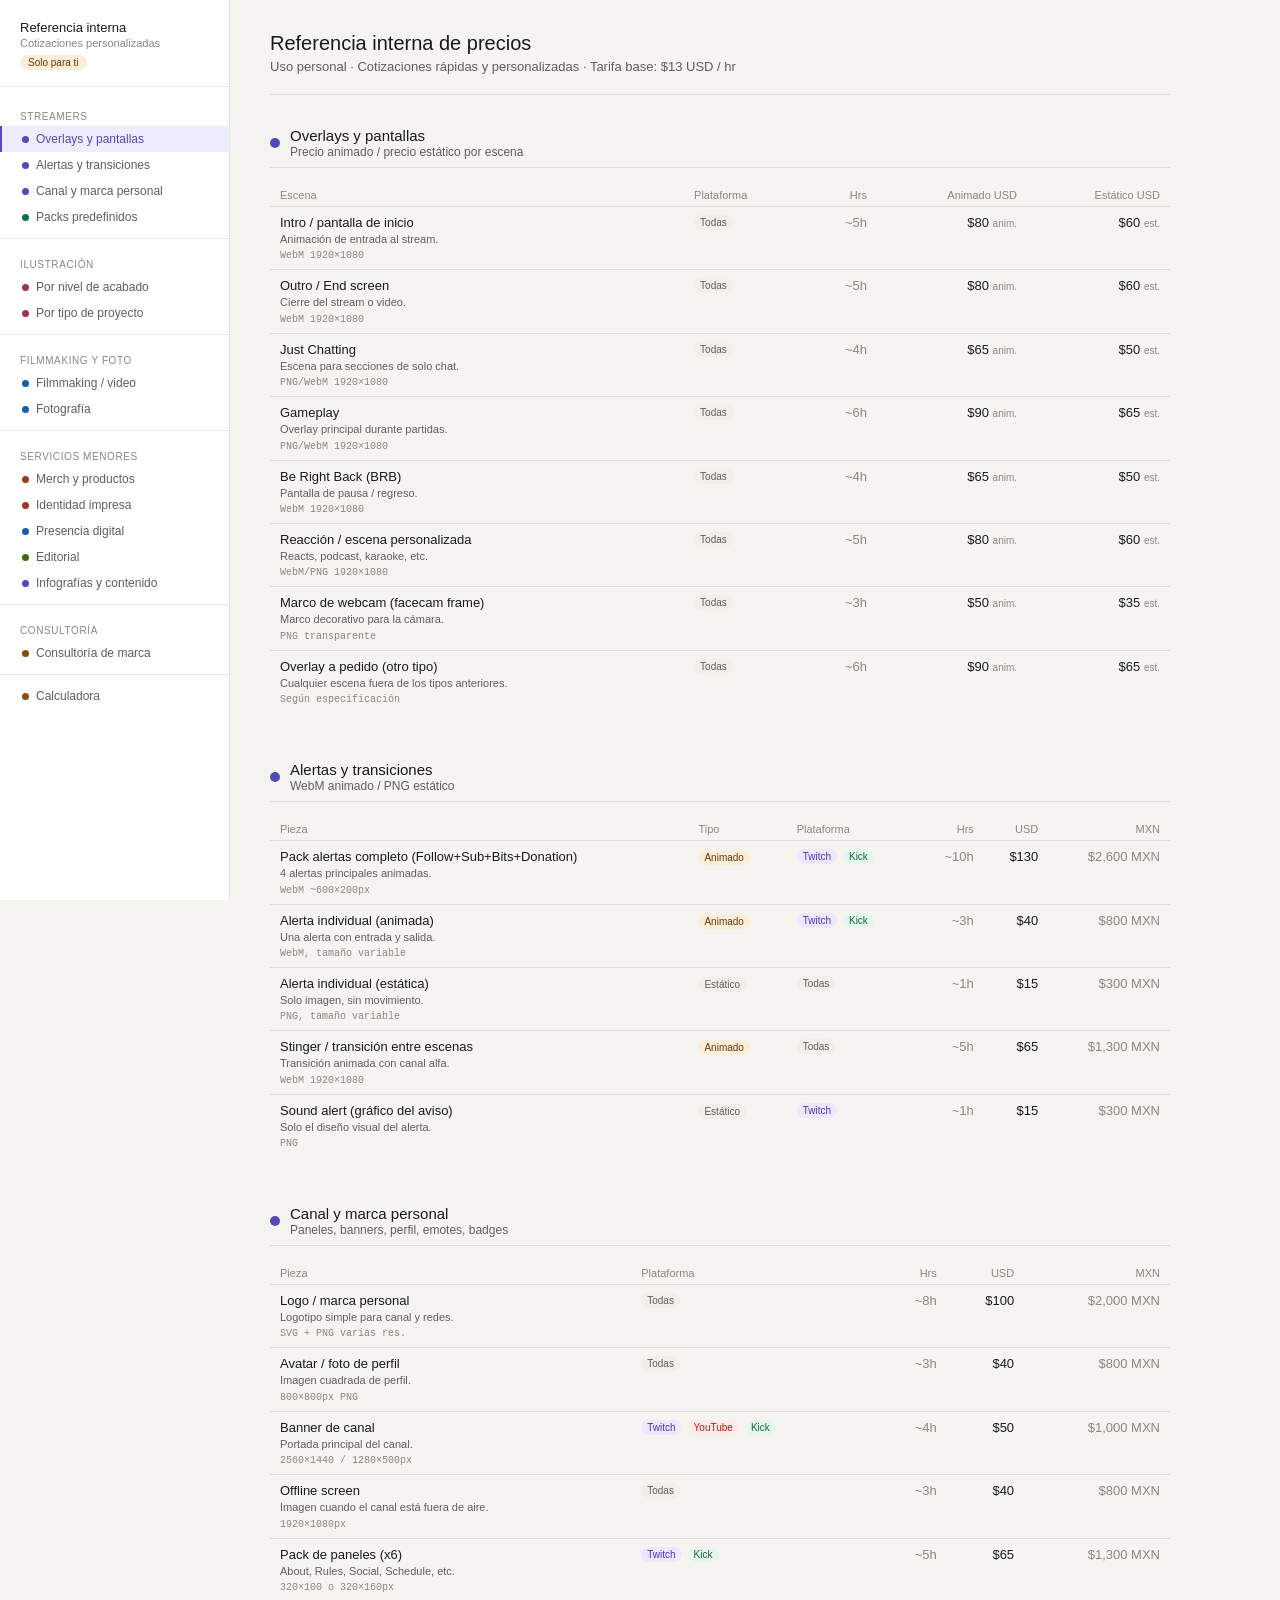
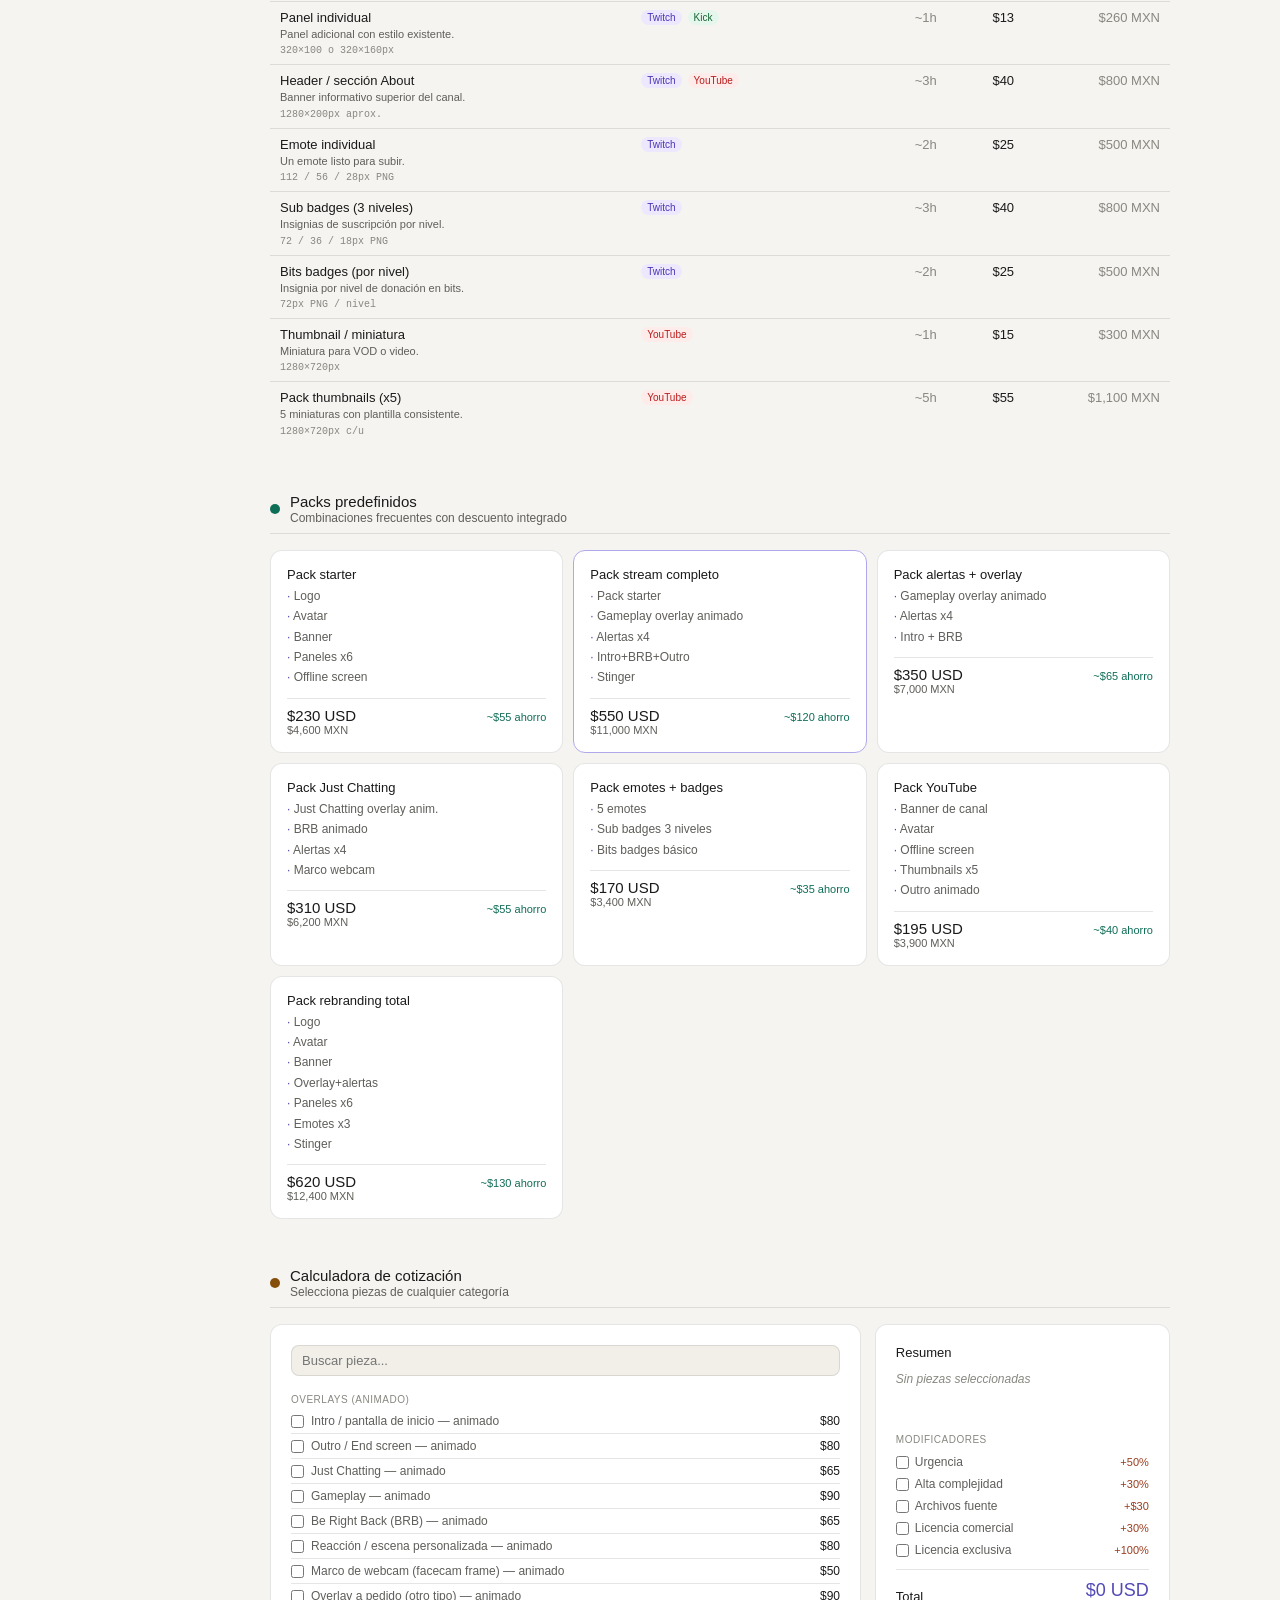
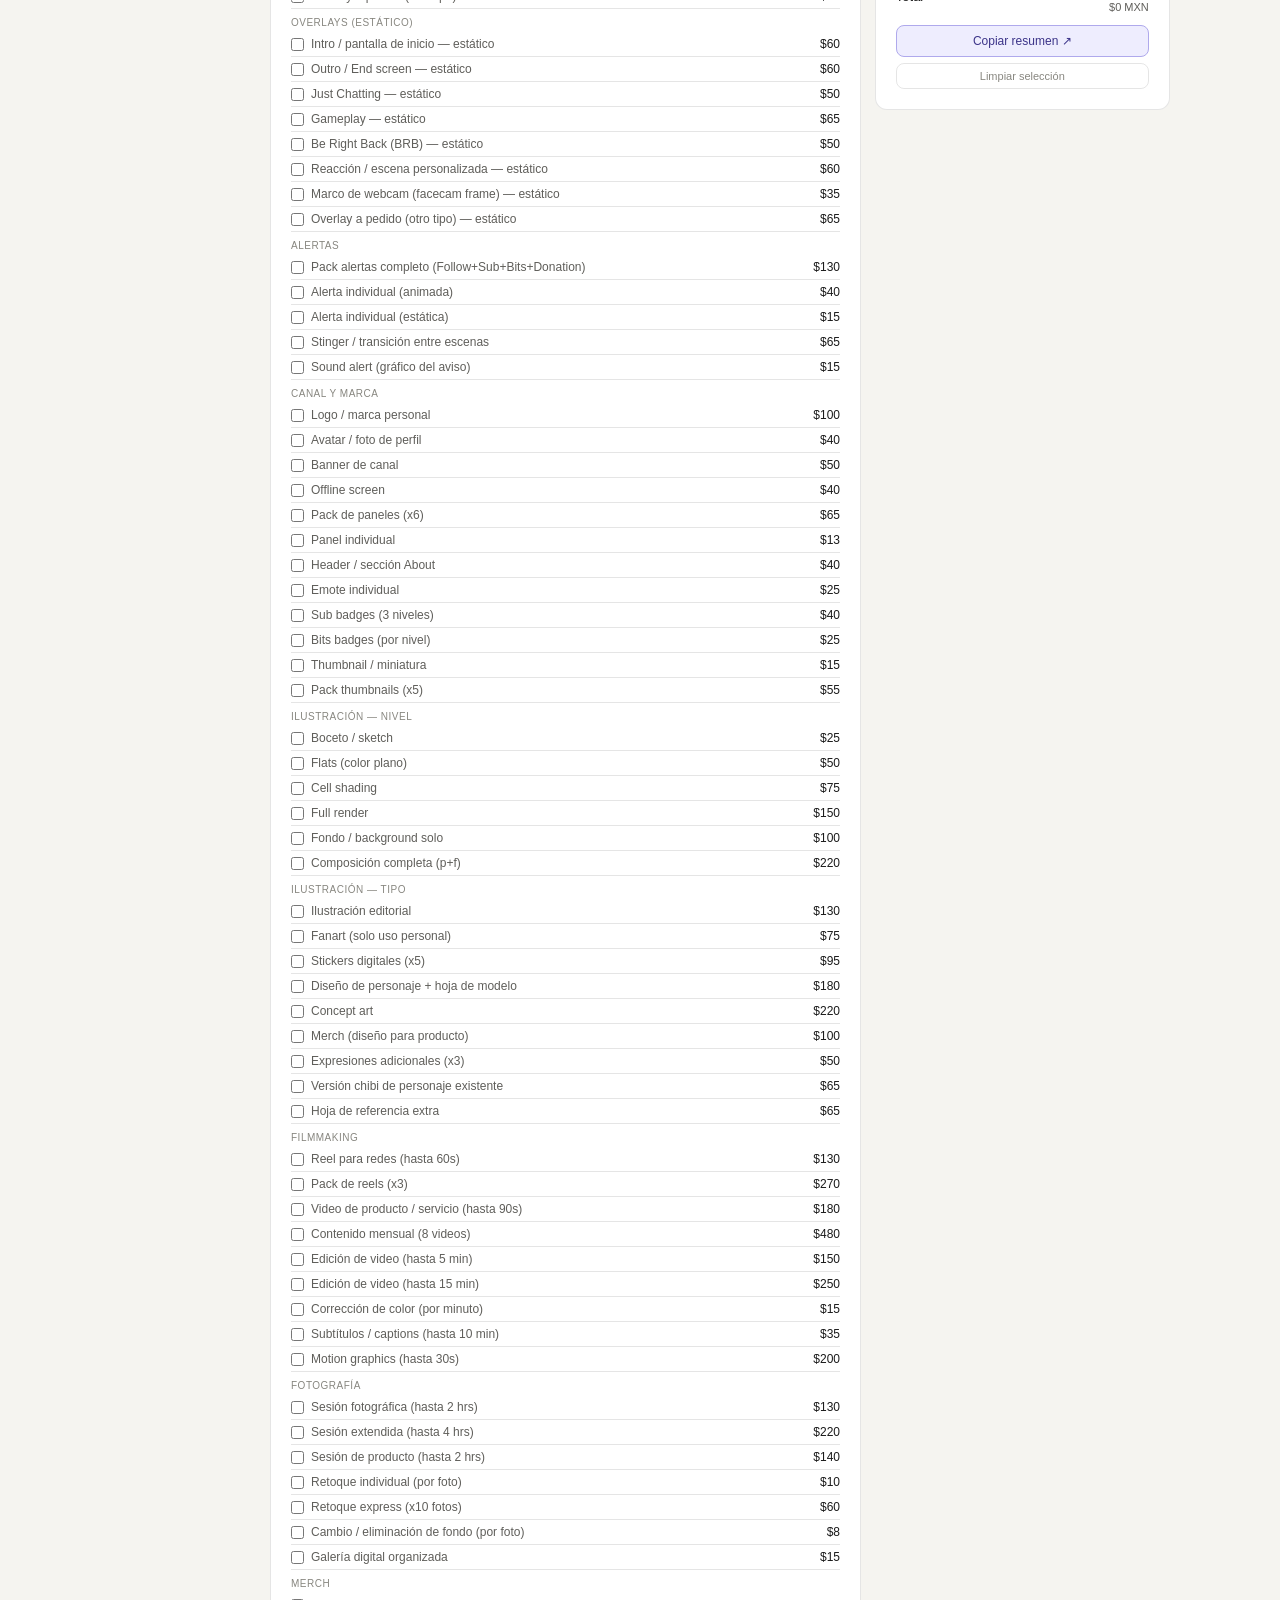
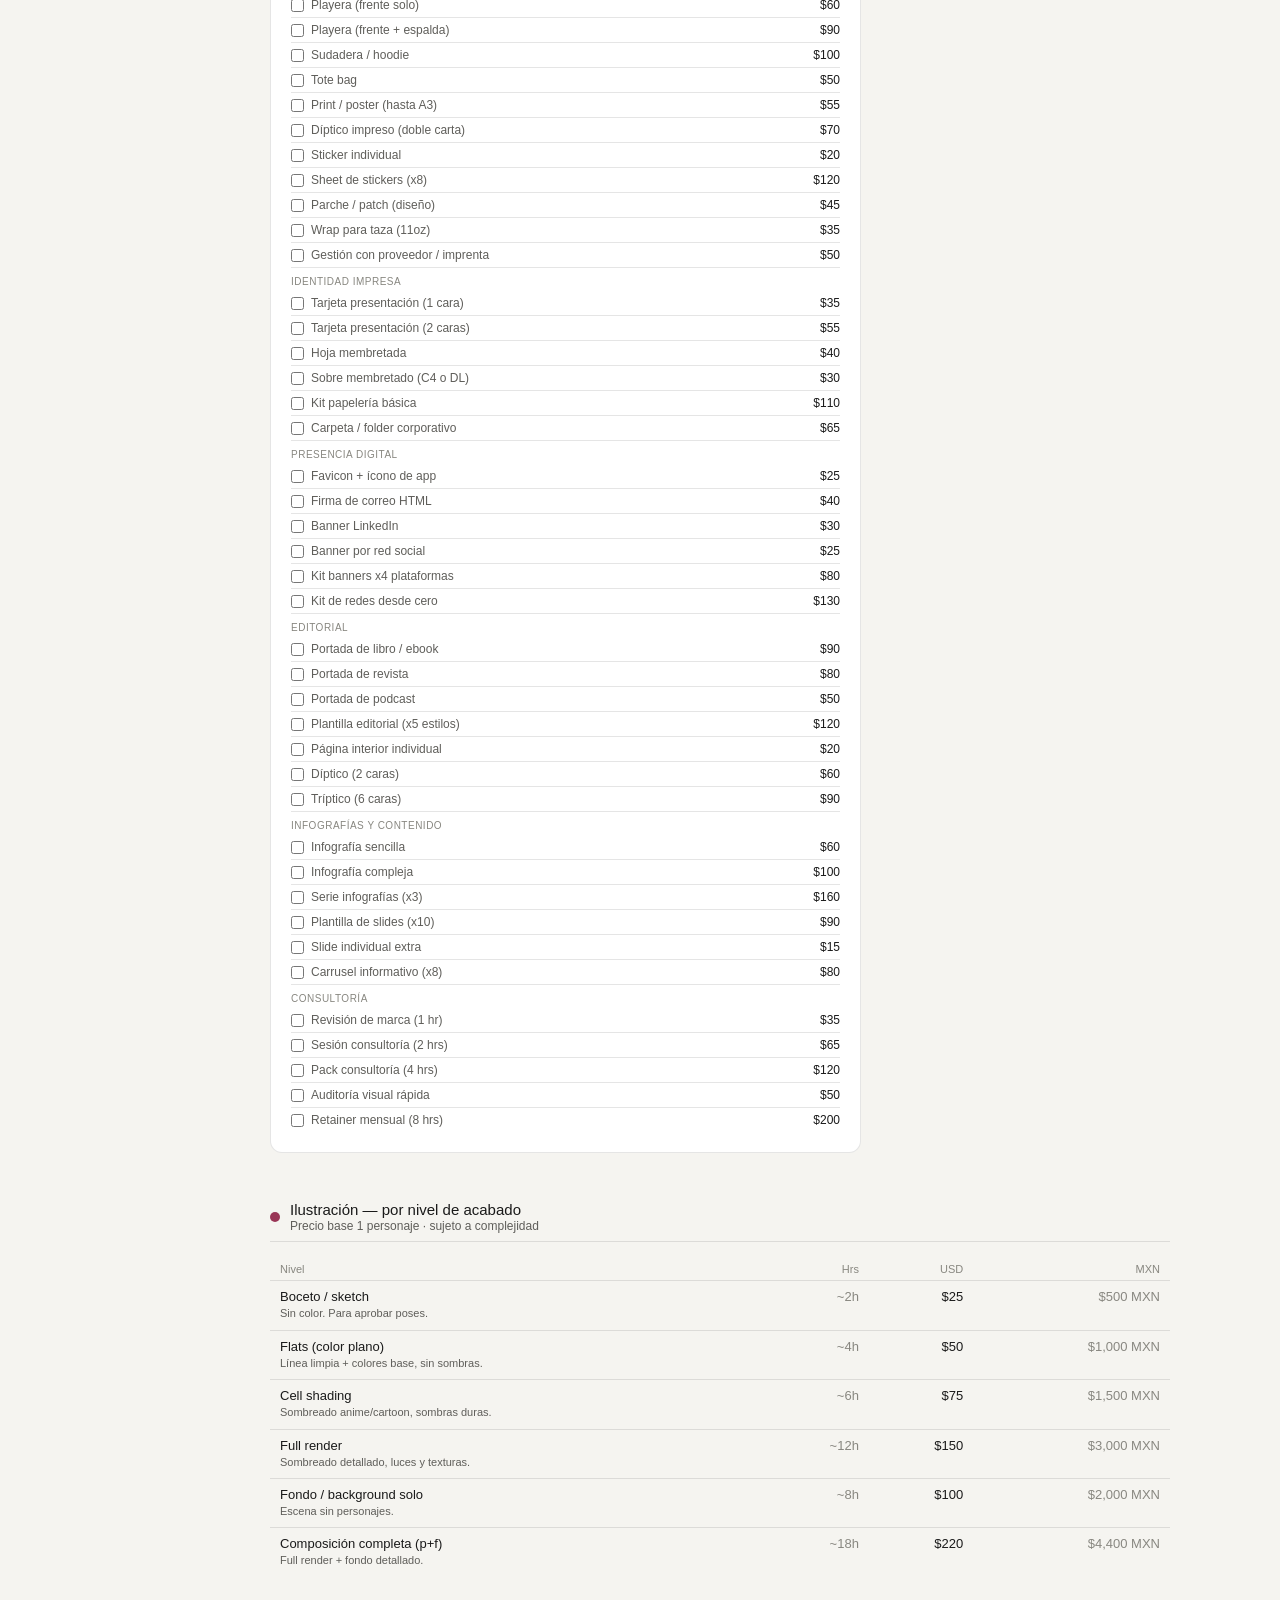
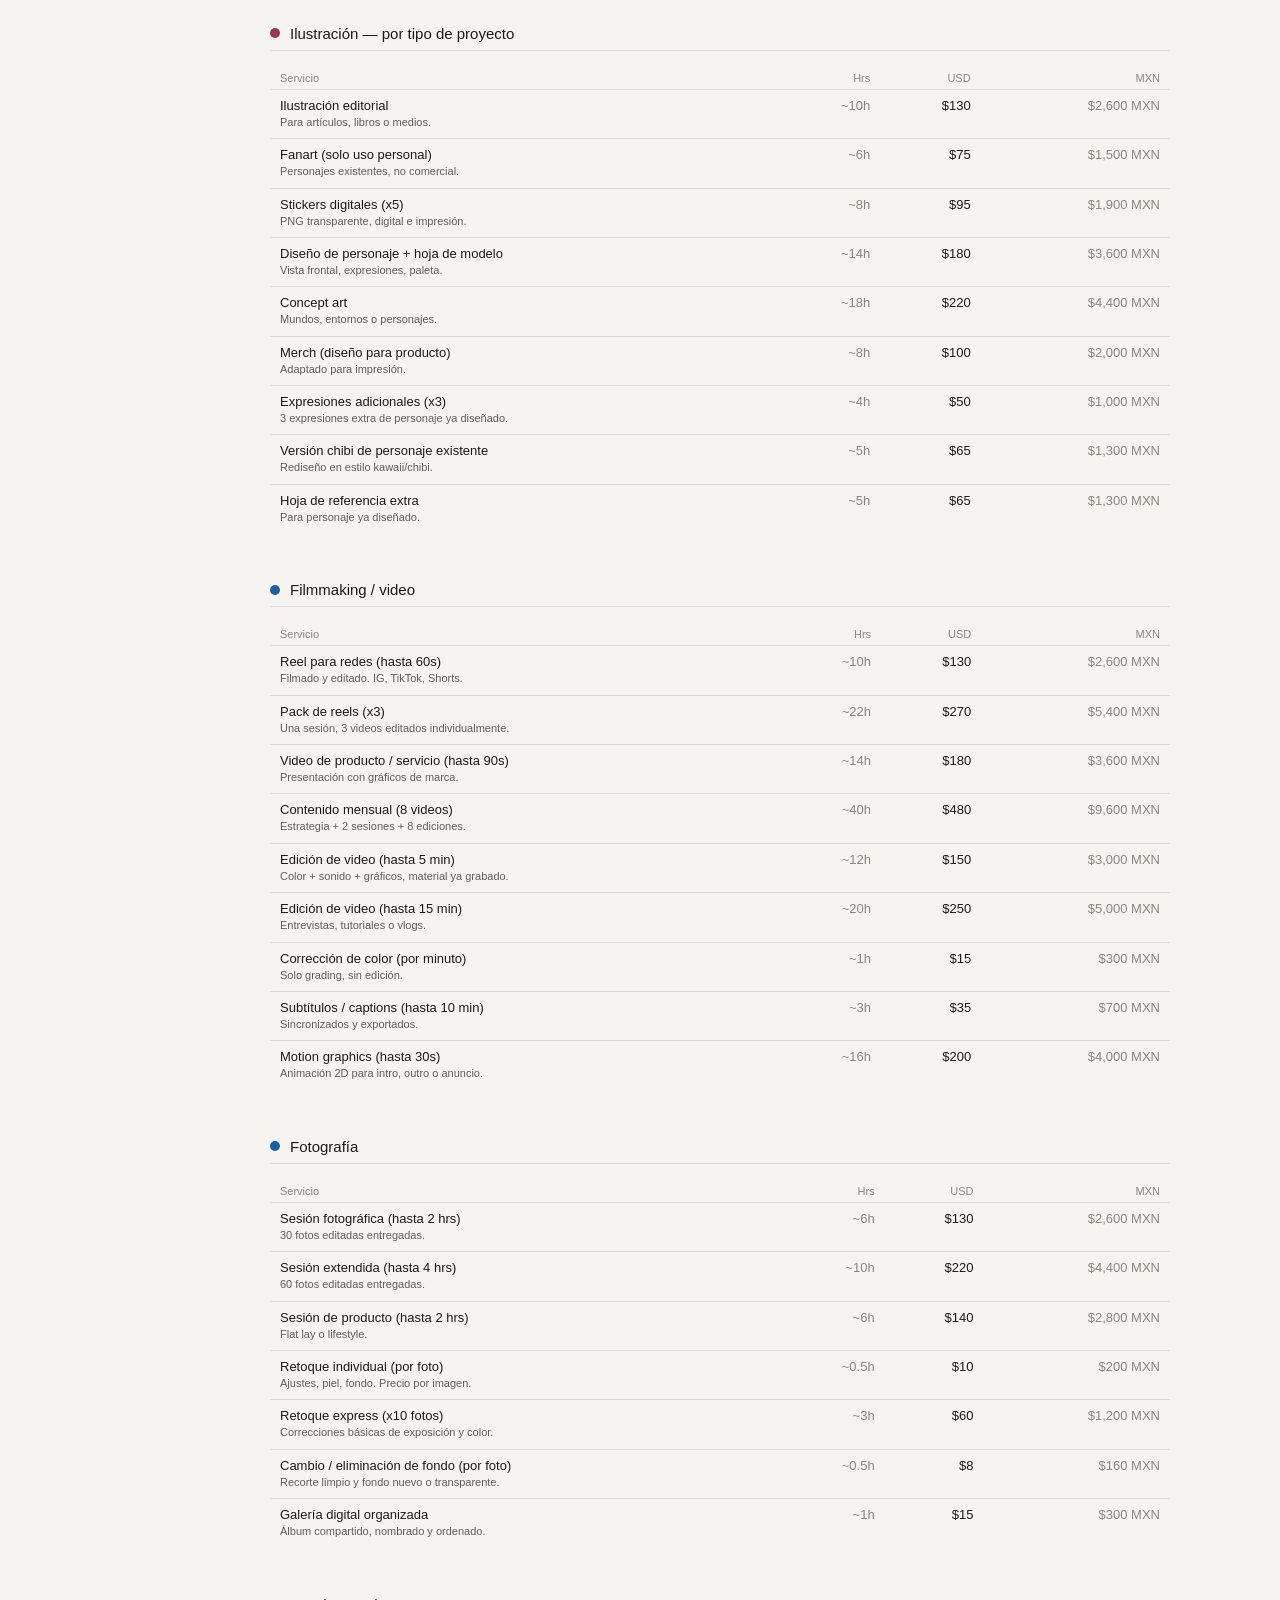
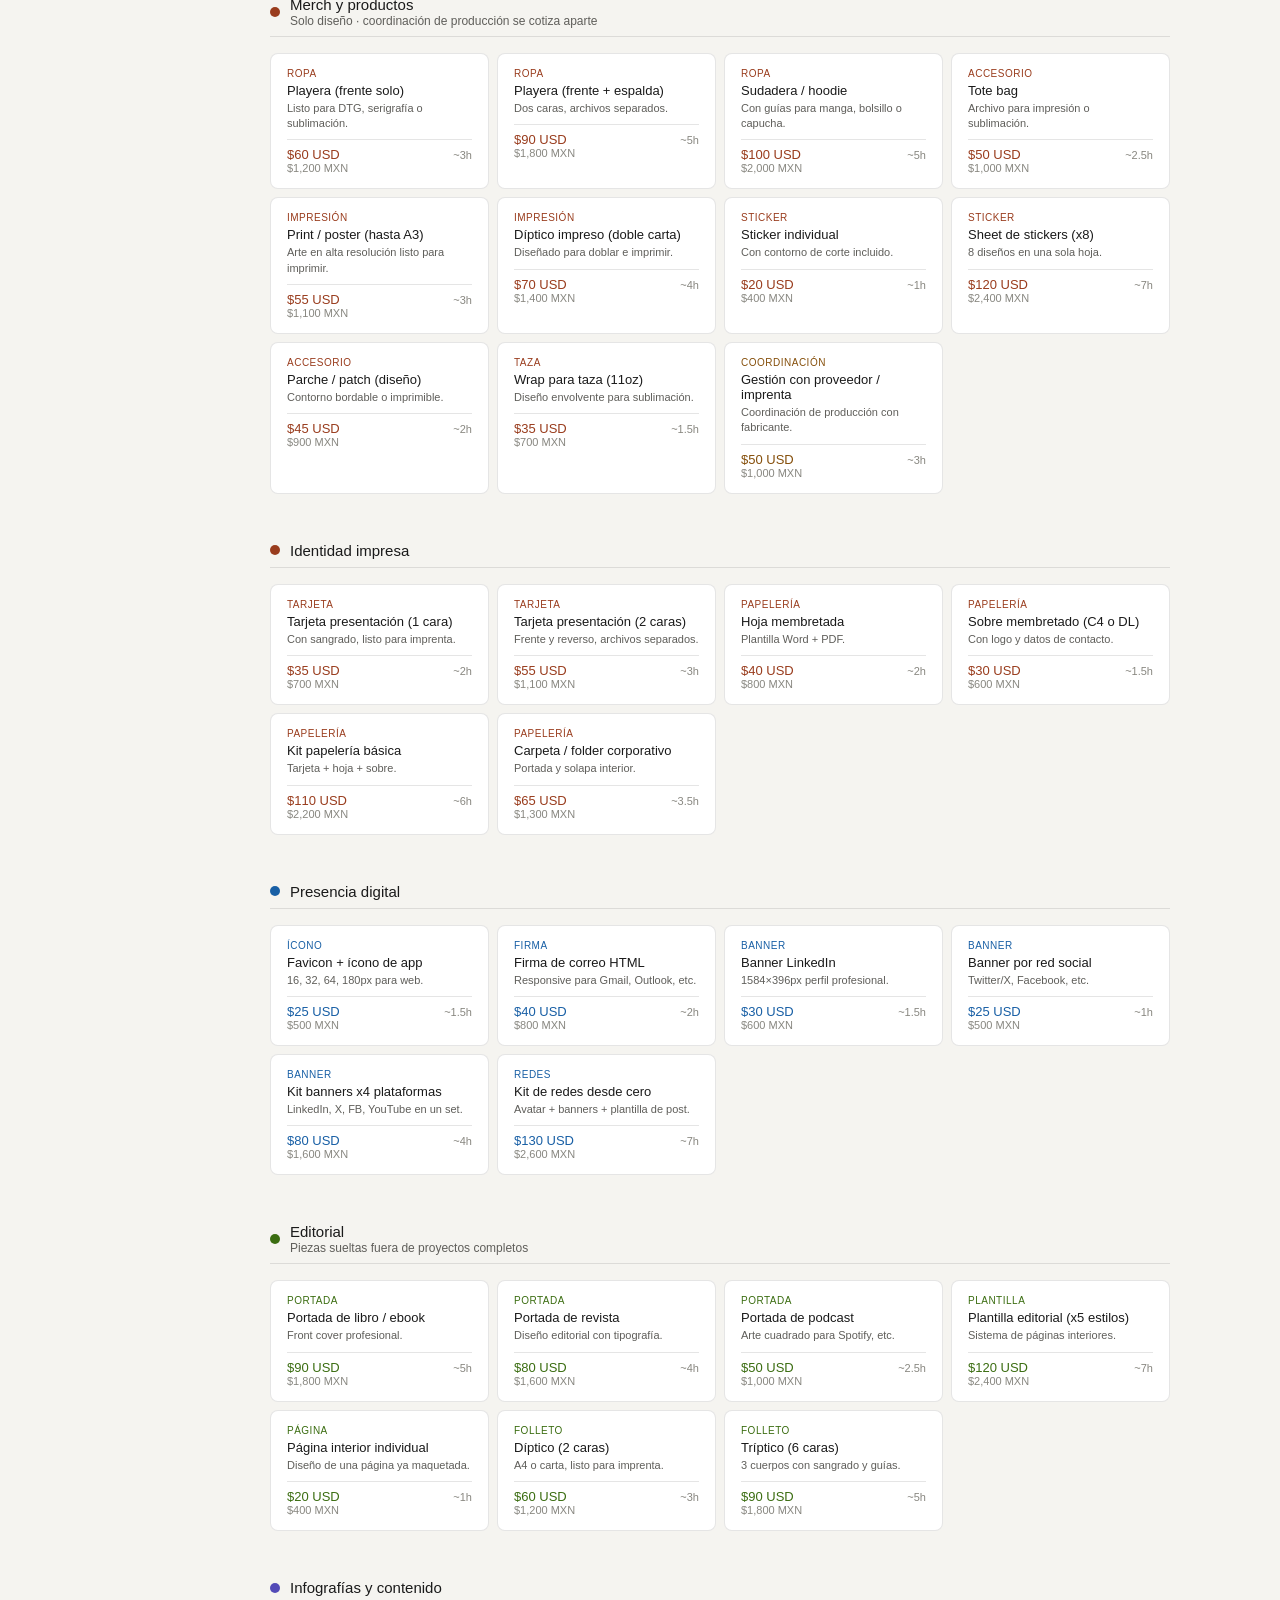
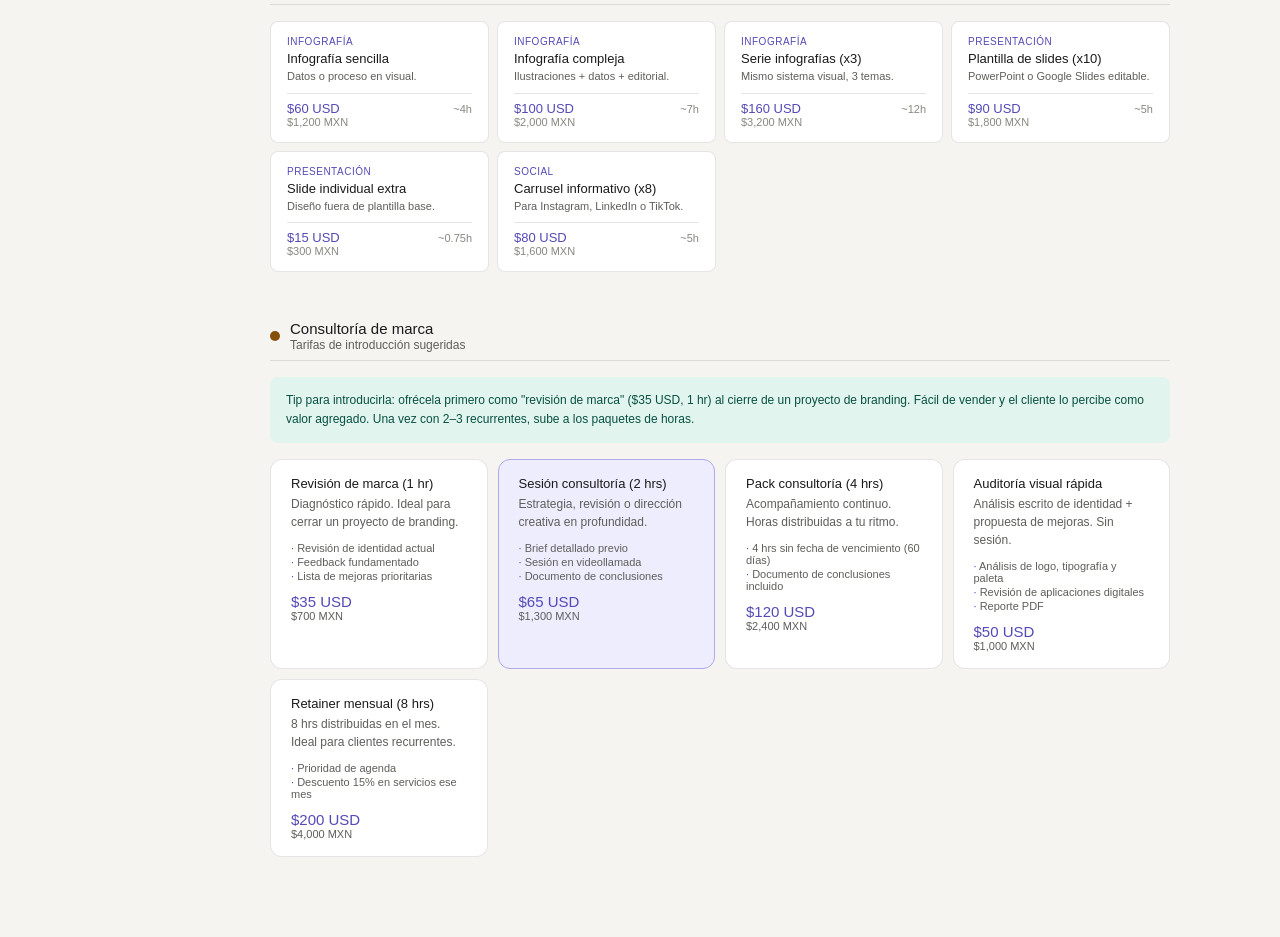
==== Referencia Interna de Precios.html @ ddeb5fc2 "init commit" ====
<!DOCTYPE html>
<html lang="es">
<head>
<meta charset="UTF-8">
<meta name="viewport" content="width=device-width, initial-scale=1.0">
<title>Referencia interna de precios</title>
<style>
:root {
  --purple-50:#EEEDFE;--purple-100:#CECBF6;--purple-200:#AFA9EC;--purple-600:#534AB7;--purple-800:#3C3489;
  --teal-50:#E1F5EE;--teal-200:#5DCAA5;--teal-600:#0F6E56;--teal-800:#085041;
  --coral-50:#FAECE7;--coral-200:#F0997B;--coral-600:#993C1D;--coral-800:#712B13;
  --amber-50:#FAEEDA;--amber-200:#FAC775;--amber-600:#854F0B;--amber-800:#633806;
  --blue-50:#E6F1FB;--blue-200:#85B7EB;--blue-600:#185FA5;--blue-800:#0C447C;
  --green-50:#EAF3DE;--green-200:#97C459;--green-600:#3B6D11;--green-800:#27500A;
  --gray-50:#F1EFE8;--gray-100:#D3D1C7;--gray-200:#B4B2A9;--gray-600:#5F5E5A;--gray-800:#444441;
  --text-primary:#1a1a1a;--text-secondary:#5F5E5A;--text-tertiary:#888780;
  --bg:#f5f4f0;--bg-card:#ffffff;--border:rgba(0,0,0,0.10);
  --radius-sm:6px;--radius-md:8px;--radius-lg:12px;
}
*{box-sizing:border-box;margin:0;padding:0;}
body{font-family:-apple-system,BlinkMacSystemFont,'Segoe UI',sans-serif;background:var(--bg);color:var(--text-primary);font-size:14px;}
.layout{display:grid;grid-template-columns:230px 1fr;min-height:100vh;}
.sidebar{background:var(--bg-card);border-right:0.5px solid var(--border);padding:1.25rem 0;position:sticky;top:0;height:100vh;overflow-y:auto;}
.sidebar-brand{padding:0 1.25rem 1rem;border-bottom:0.5px solid var(--border);margin-bottom:0.75rem;}
.sidebar-brand-title{font-size:13px;font-weight:500;}
.sidebar-brand-sub{font-size:11px;color:var(--text-tertiary);margin-top:2px;}
.badge-internal{display:inline-block;background:var(--amber-50);color:var(--amber-800);font-size:10px;font-weight:500;padding:2px 8px;border-radius:999px;margin-top:6px;}
.nav-section{font-size:10px;color:var(--text-tertiary);padding:0.75rem 1.25rem 0.25rem;text-transform:uppercase;letter-spacing:0.06em;}
.nav-item{display:flex;align-items:center;gap:7px;padding:6px 1.25rem;font-size:12px;color:var(--text-secondary);cursor:pointer;border-left:2px solid transparent;transition:all 0.12s;}
.nav-item:hover{background:var(--gray-50);color:var(--text-primary);}
.nav-item.active{border-left-color:var(--purple-600);color:var(--purple-600);background:var(--purple-50);font-weight:500;}
.nav-dot{width:7px;height:7px;border-radius:50%;flex-shrink:0;}
.sidebar-divider{border:none;border-top:0.5px solid var(--border);margin:0.5rem 0;}
.main{padding:2rem 2.5rem;max-width:980px;}
.page-header{margin-bottom:2rem;padding-bottom:1.25rem;border-bottom:0.5px solid var(--border);}
.page-title{font-size:20px;font-weight:500;margin-bottom:4px;}
.page-sub{font-size:13px;color:var(--text-secondary);}
.section{margin-bottom:3rem;scroll-margin-top:1.5rem;}
.section-header{display:flex;align-items:center;gap:10px;margin-bottom:1rem;padding-bottom:8px;border-bottom:0.5px solid var(--border);}
.section-dot{width:10px;height:10px;border-radius:50%;flex-shrink:0;}
.section-title{font-size:15px;font-weight:500;}
.section-note{font-size:12px;color:var(--text-secondary);margin-top:1px;}
.price-table{width:100%;border-collapse:collapse;}
.price-table th{font-size:11px;font-weight:500;color:var(--text-tertiary);text-align:left;padding:5px 10px;border-bottom:0.5px solid var(--border);}
.price-table th.r{text-align:right;}
.price-table td{padding:8px 10px;border-bottom:0.5px solid var(--border);vertical-align:top;font-size:13px;}
.price-table tr:last-child td{border-bottom:none;}
.price-table tr:hover td{background:var(--gray-50);}
.item-name{font-weight:500;}
.item-desc{font-size:11px;color:var(--text-secondary);margin-top:2px;line-height:1.4;}
.item-spec{font-size:10px;color:var(--text-tertiary);margin-top:3px;font-family:monospace;}
.price-usd{font-weight:500;text-align:right;white-space:nowrap;}
.price-mxn{font-size:11px;color:var(--text-tertiary);text-align:right;white-space:nowrap;}
.hrs-cell{font-size:12px;color:var(--text-tertiary);text-align:right;white-space:nowrap;}
.tag{display:inline-block;font-size:10px;font-weight:500;padding:2px 6px;border-radius:999px;margin-right:3px;}
.tag-twitch{background:#EDE8FE;color:#4B35B8;}
.tag-youtube{background:#FDECEA;color:#B91C1C;}
.tag-kick{background:#E5F7EC;color:#166534;}
.tag-all{background:var(--gray-50);color:var(--gray-600);}
.tag-anim{background:var(--amber-50);color:var(--amber-800);}
.tag-static{background:var(--gray-50);color:var(--gray-600);}
.plat{display:flex;gap:3px;flex-wrap:wrap;}
.pack-grid{display:grid;grid-template-columns:repeat(auto-fill,minmax(225px,1fr));gap:10px;}
.pack-card{background:var(--bg-card);border:0.5px solid var(--border);border-radius:var(--radius-lg);padding:1rem;}
.pack-card.featured{border-color:var(--purple-200);border-width:1.5px;}
.pack-name{font-size:13px;font-weight:500;margin-bottom:4px;}
.pack-items{font-size:12px;color:var(--text-secondary);line-height:1.7;margin-bottom:10px;}
.pack-items span{display:block;}
.pack-items span::before{content:"· ";color:var(--purple-600);}
.pack-price{display:flex;justify-content:space-between;align-items:baseline;border-top:0.5px solid var(--border);padding-top:8px;}
.pack-usd{font-size:15px;font-weight:500;}
.pack-mxn{font-size:11px;color:var(--text-secondary);}
.pack-save{font-size:11px;color:var(--teal-600);font-weight:500;}
.calc-wrap{display:grid;grid-template-columns:1fr 295px;gap:14px;align-items:start;}
.calc-box{background:var(--bg-card);border:0.5px solid var(--border);border-radius:var(--radius-lg);padding:1.25rem;}
.calc-search{width:100%;padding:7px 10px;border:0.5px solid var(--border);border-radius:var(--radius-md);font-size:13px;font-family:inherit;margin-bottom:10px;background:var(--gray-50);}
.calc-search:focus{outline:none;border-color:var(--purple-200);}
.calc-group-title{font-size:10px;color:var(--text-tertiary);text-transform:uppercase;letter-spacing:0.05em;padding:8px 0 4px;font-weight:500;}
.calc-row{display:flex;justify-content:space-between;align-items:center;padding:5px 0;border-bottom:0.5px solid var(--border);font-size:12px;}
.calc-row:last-of-type{border-bottom:none;}
.calc-row label{color:var(--text-secondary);display:flex;align-items:center;gap:7px;cursor:pointer;flex:1;}
.calc-row label:hover{color:var(--text-primary);}
.calc-row input[type=checkbox]{width:13px;height:13px;cursor:pointer;accent-color:var(--purple-600);}
.calc-price-tag{font-weight:500;white-space:nowrap;margin-left:8px;}
.calc-summary{background:var(--bg-card);border:0.5px solid var(--border);border-radius:var(--radius-lg);padding:1.25rem;position:sticky;top:1.5rem;}
.calc-summary-title{font-size:13px;font-weight:500;margin-bottom:12px;}
.summary-items{min-height:50px;margin-bottom:12px;}
.summary-item{display:flex;justify-content:space-between;font-size:12px;padding:4px 0;border-bottom:0.5px solid var(--border);color:var(--text-secondary);}
.summary-item:last-child{border-bottom:none;}
.summary-empty{font-size:12px;color:var(--text-tertiary);font-style:italic;}
.mods-title{font-size:10px;color:var(--text-tertiary);text-transform:uppercase;letter-spacing:0.05em;margin:10px 0 6px;font-weight:500;}
.mod-row{display:flex;justify-content:space-between;align-items:center;font-size:12px;padding:4px 0;}
.mod-row label{display:flex;align-items:center;gap:6px;color:var(--text-secondary);cursor:pointer;}
.mod-val{color:var(--coral-600);font-weight:500;font-size:11px;}
.calc-total-row{display:flex;justify-content:space-between;align-items:center;padding:10px 0 0;margin-top:8px;border-top:1.5px solid var(--border);}
.calc-total-label{font-size:13px;font-weight:500;}
.calc-total-usd{font-size:18px;font-weight:500;color:var(--purple-600);}
.calc-total-mxn{font-size:11px;color:var(--text-secondary);text-align:right;}
.copy-btn{width:100%;margin-top:12px;background:var(--purple-50);color:var(--purple-800);border:0.5px solid var(--purple-200);border-radius:var(--radius-md);padding:8px;font-size:12px;font-weight:500;cursor:pointer;font-family:inherit;}
.copy-btn:hover{background:var(--purple-100);}
.clear-btn{width:100%;margin-top:6px;background:transparent;color:var(--text-tertiary);border:0.5px solid var(--border);border-radius:var(--radius-md);padding:6px;font-size:11px;cursor:pointer;font-family:inherit;}
.clear-btn:hover{color:var(--text-secondary);}
.copied{font-size:11px;color:var(--teal-600);text-align:center;margin-top:6px;display:none;}
.minor-grid{display:grid;grid-template-columns:repeat(auto-fill,minmax(188px,1fr));gap:8px;}
.minor-card{background:var(--bg-card);border:0.5px solid var(--border);border-radius:var(--radius-md);padding:0.875rem 1rem;}
.minor-cat{font-size:10px;font-weight:500;text-transform:uppercase;letter-spacing:0.05em;margin-bottom:4px;}
.minor-name{font-size:13px;font-weight:500;margin-bottom:3px;}
.minor-desc{font-size:11px;color:var(--text-secondary);margin-bottom:8px;line-height:1.4;}
.minor-footer{display:flex;justify-content:space-between;align-items:baseline;border-top:0.5px solid var(--border);padding-top:7px;}
.minor-price{font-size:13px;font-weight:500;}
.minor-meta{font-size:11px;color:var(--text-tertiary);}
.consult-grid{display:grid;grid-template-columns:repeat(auto-fill,minmax(215px,1fr));gap:10px;}
.consult-card{background:var(--bg-card);border:0.5px solid var(--border);border-radius:var(--radius-lg);padding:1rem 1.25rem;}
.consult-card.highlight{border-color:var(--purple-200);background:var(--purple-50);}
.consult-name{font-size:13px;font-weight:500;margin-bottom:4px;}
.consult-desc{font-size:12px;color:var(--text-secondary);margin-bottom:10px;line-height:1.5;}
.consult-includes{font-size:11px;color:var(--text-secondary);margin-bottom:10px;}
.consult-includes span{display:block;padding:1px 0;}
.consult-includes span::before{content:"· ";color:var(--purple-600);}
.consult-price{font-size:15px;font-weight:500;color:var(--purple-600);}
.consult-mxn{font-size:11px;color:var(--text-secondary);}
.tip-box{background:var(--teal-50);border-radius:var(--radius-md);padding:0.875rem 1rem;font-size:12px;color:var(--teal-800);line-height:1.6;margin-bottom:1rem;}
</style>
</head>
<body>
<div class="layout">
<nav class="sidebar">
  <div class="sidebar-brand">
    <div class="sidebar-brand-title">Referencia interna</div>
    <div class="sidebar-brand-sub">Cotizaciones personalizadas</div>
    <div class="badge-internal">Solo para ti</div>
  </div>
  <div class="nav-section">Streamers</div>
  <a class="nav-item" onclick="goTo('overlays')"><span class="nav-dot" style="background:#534AB7"></span>Overlays y pantallas</a>
  <a class="nav-item" onclick="goTo('alertas')"><span class="nav-dot" style="background:#534AB7"></span>Alertas y transiciones</a>
  <a class="nav-item" onclick="goTo('canal')"><span class="nav-dot" style="background:#534AB7"></span>Canal y marca personal</a>
  <a class="nav-item" onclick="goTo('packs')"><span class="nav-dot" style="background:#0F6E56"></span>Packs predefinidos</a>
  
  <hr class="sidebar-divider">
  <div class="nav-section">Ilustración</div>
  <a class="nav-item" onclick="goTo('ilus-niveles')"><span class="nav-dot" style="background:#993556"></span>Por nivel de acabado</a>
  <a class="nav-item" onclick="goTo('ilus-tipos')"><span class="nav-dot" style="background:#993556"></span>Por tipo de proyecto</a>
  <hr class="sidebar-divider">
  <div class="nav-section">Filmmaking y foto</div>
  <a class="nav-item" onclick="goTo('film')"><span class="nav-dot" style="background:#185FA5"></span>Filmmaking / video</a>
  <a class="nav-item" onclick="goTo('foto')"><span class="nav-dot" style="background:#185FA5"></span>Fotografía</a>
  <hr class="sidebar-divider">
  <div class="nav-section">Servicios menores</div>
  <a class="nav-item" onclick="goTo('merch')"><span class="nav-dot" style="background:#993C1D"></span>Merch y productos</a>
  <a class="nav-item" onclick="goTo('identidad')"><span class="nav-dot" style="background:#993C1D"></span>Identidad impresa</a>
  <a class="nav-item" onclick="goTo('digital')"><span class="nav-dot" style="background:#185FA5"></span>Presencia digital</a>
  <a class="nav-item" onclick="goTo('editorial-minor')"><span class="nav-dot" style="background:#3B6D11"></span>Editorial</a>
  <a class="nav-item" onclick="goTo('contenido')"><span class="nav-dot" style="background:#534AB7"></span>Infografías y contenido</a>
  <hr class="sidebar-divider">
<div class="nav-section">Consultoría</div>
  <a class="nav-item" onclick="goTo('consultoria')"><span class="nav-dot" style="background:#854F0B"></span>Consultoría de marca</a>
  <hr class="sidebar-divider">
  <a class="nav-item" onclick="goTo('calc')"><span class="nav-dot" style="background:#854F0B"></span>Calculadora</a>
</nav>

<main class="main">
  <div class="page-header">
    <div class="page-title">Referencia interna de precios</div>
    <div class="page-sub">Uso personal · Cotizaciones rápidas y personalizadas · Tarifa base: $13 USD / hr</div>
  </div>

  <div class="section" id="overlays">
    <div class="section-header"><div class="section-dot" style="background:#534AB7"></div><div><div class="section-title">Overlays y pantallas</div><div class="section-note">Precio animado / precio estático por escena</div></div></div>
    <table class="price-table"><thead><tr><th>Escena</th><th>Plataforma</th><th class="r">Hrs</th><th class="r">Animado USD</th><th class="r">Estático USD</th></tr></thead><tbody id="overlays-tbody"></tbody></table>
  </div>

  <div class="section" id="alertas">
    <div class="section-header"><div class="section-dot" style="background:#534AB7"></div><div><div class="section-title">Alertas y transiciones</div><div class="section-note">WebM animado / PNG estático</div></div></div>
    <table class="price-table"><thead><tr><th>Pieza</th><th>Tipo</th><th>Plataforma</th><th class="r">Hrs</th><th class="r">USD</th><th class="r">MXN</th></tr></thead><tbody id="alertas-tbody"></tbody></table>
  </div>

  <div class="section" id="canal">
    <div class="section-header"><div class="section-dot" style="background:#534AB7"></div><div><div class="section-title">Canal y marca personal</div><div class="section-note">Paneles, banners, perfil, emotes, badges</div></div></div>
    <table class="price-table"><thead><tr><th>Pieza</th><th>Plataforma</th><th class="r">Hrs</th><th class="r">USD</th><th class="r">MXN</th></tr></thead><tbody id="canal-tbody"></tbody></table>
  </div>

  <div class="section" id="packs">
    <div class="section-header"><div class="section-dot" style="background:#0F6E56"></div><div><div class="section-title">Packs predefinidos</div><div class="section-note">Combinaciones frecuentes con descuento integrado</div></div></div>
    <div class="pack-grid" id="pack-grid"></div>
  </div>

  <div class="section" id="calc">
    <div class="section-header"><div class="section-dot" style="background:#854F0B"></div><div><div class="section-title">Calculadora de cotización</div><div class="section-note">Selecciona piezas de cualquier categoría</div></div></div>
    <div class="calc-wrap">
      <div class="calc-box">
        <input type="text" class="calc-search" placeholder="Buscar pieza..." oninput="filterCalc(this.value)" id="calc-search">
        <div id="calc-items"></div>
      </div>
      <div class="calc-summary">
        <div class="calc-summary-title">Resumen</div>
        <div class="summary-items" id="summary-items"><div class="summary-empty">Sin piezas seleccionadas</div></div>
        <div class="mods-title">Modificadores</div>
        <div class="mod-row"><label><input type="checkbox" id="mod-urgencia" onchange="recalc()"> Urgencia</label><span class="mod-val">+50%</span></div>
        <div class="mod-row"><label><input type="checkbox" id="mod-complejidad" onchange="recalc()"> Alta complejidad</label><span class="mod-val">+30%</span></div>
        <div class="mod-row"><label><input type="checkbox" id="mod-fuentes" onchange="recalc()"> Archivos fuente</label><span class="mod-val">+$30</span></div>
        <div class="mod-row"><label><input type="checkbox" id="mod-comercial" onchange="recalc()"> Licencia comercial</label><span class="mod-val">+30%</span></div>
        <div class="mod-row"><label><input type="checkbox" id="mod-exclusiva" onchange="recalc()"> Licencia exclusiva</label><span class="mod-val">+100%</span></div>
        <div class="calc-total-row">
          <span class="calc-total-label">Total</span>
          <div style="text-align:right"><div class="calc-total-usd" id="total-usd">$0 USD</div><div class="calc-total-mxn" id="total-mxn">$0 MXN</div></div>
        </div>
        <button class="copy-btn" onclick="copySummary()">Copiar resumen ↗</button>
        <button class="clear-btn" onclick="clearAll()">Limpiar selección</button>
        <div class="copied" id="copied-msg">¡Copiado!</div>
      </div>
    </div>
  </div>

  <div class="section" id="ilus-niveles">
    <div class="section-header"><div class="section-dot" style="background:#993556"></div><div><div class="section-title">Ilustración — por nivel de acabado</div><div class="section-note">Precio base 1 personaje · sujeto a complejidad</div></div></div>
    <table class="price-table"><thead><tr><th>Nivel</th><th class="r">Hrs</th><th class="r">USD</th><th class="r">MXN</th></tr></thead><tbody id="ilus-niveles-tbody"></tbody></table>
  </div>

  <div class="section" id="ilus-tipos">
    <div class="section-header"><div class="section-dot" style="background:#993556"></div><div><div class="section-title">Ilustración — por tipo de proyecto</div></div></div>
    <table class="price-table"><thead><tr><th>Servicio</th><th class="r">Hrs</th><th class="r">USD</th><th class="r">MXN</th></tr></thead><tbody id="ilus-tipos-tbody"></tbody></table>
  </div>

  <div class="section" id="film">
    <div class="section-header"><div class="section-dot" style="background:#185FA5"></div><div><div class="section-title">Filmmaking / video</div></div></div>
    <table class="price-table"><thead><tr><th>Servicio</th><th class="r">Hrs</th><th class="r">USD</th><th class="r">MXN</th></tr></thead><tbody id="film-tbody"></tbody></table>
  </div>

  <div class="section" id="foto">
    <div class="section-header"><div class="section-dot" style="background:#185FA5"></div><div><div class="section-title">Fotografía</div></div></div>
    <table class="price-table"><thead><tr><th>Servicio</th><th class="r">Hrs</th><th class="r">USD</th><th class="r">MXN</th></tr></thead><tbody id="foto-tbody"></tbody></table>
  </div>

  <div class="section" id="merch">
    <div class="section-header"><div class="section-dot" style="background:#993C1D"></div><div><div class="section-title">Merch y productos</div><div class="section-note">Solo diseño · coordinación de producción se cotiza aparte</div></div></div>
    <div class="minor-grid" id="merch-grid"></div>
  </div>

  <div class="section" id="identidad">
    <div class="section-header"><div class="section-dot" style="background:#993C1D"></div><div><div class="section-title">Identidad impresa</div></div></div>
    <div class="minor-grid" id="identidad-grid"></div>
  </div>

  <div class="section" id="digital">
    <div class="section-header"><div class="section-dot" style="background:#185FA5"></div><div><div class="section-title">Presencia digital</div></div></div>
    <div class="minor-grid" id="digital-grid"></div>
  </div>

  <div class="section" id="editorial-minor">
    <div class="section-header"><div class="section-dot" style="background:#3B6D11"></div><div><div class="section-title">Editorial</div><div class="section-note">Piezas sueltas fuera de proyectos completos</div></div></div>
    <div class="minor-grid" id="editorial-grid"></div>
  </div>

  <div class="section" id="contenido">
    <div class="section-header"><div class="section-dot" style="background:#534AB7"></div><div><div class="section-title">Infografías y contenido</div></div></div>
    <div class="minor-grid" id="contenido-grid"></div>
  </div>

  <div class="section" id="consultoria">
    <div class="section-header"><div class="section-dot" style="background:#854F0B"></div><div><div class="section-title">Consultoría de marca</div><div class="section-note">Tarifas de introducción sugeridas</div></div></div>
    <div class="tip-box">Tip para introducirla: ofrécela primero como "revisión de marca" ($35 USD, 1 hr) al cierre de un proyecto de branding. Fácil de vender y el cliente lo percibe como valor agregado. Una vez con 2–3 recurrentes, sube a los paquetes de horas.</div>
    <div class="consult-grid" id="consult-grid"></div>
  </div>
</main>
</div>

<script>
const TC=20;
const fu=n=>'$'+n.toLocaleString('en-US');
const fm=n=>'$'+(n*TC).toLocaleString('es-MX')+' MXN';
const PT={twitch:'<span class="tag tag-twitch">Twitch</span>',youtube:'<span class="tag tag-youtube">YouTube</span>',kick:'<span class="tag tag-kick">Kick</span>',all:'<span class="tag tag-all">Todas</span>'};
const TA={anim:'<span class="tag tag-anim">Animado</span>',stat:'<span class="tag tag-static">Estático</span>'};

const overlayData=[
  {id:'ov1',name:'Intro / pantalla de inicio',      desc:'Animación de entrada al stream.',                spec:'WebM 1920×1080', hrs:5, pa:80, ps:60},
  {id:'ov2',name:'Outro / End screen',              desc:'Cierre del stream o video.',                    spec:'WebM 1920×1080', hrs:5, pa:80, ps:60},
  {id:'ov3',name:'Just Chatting',                   desc:'Escena para secciones de solo chat.',           spec:'PNG/WebM 1920×1080', hrs:4, pa:65, ps:50},
  {id:'ov4',name:'Gameplay',                        desc:'Overlay principal durante partidas.',           spec:'PNG/WebM 1920×1080', hrs:6, pa:90, ps:65},
  {id:'ov5',name:'Be Right Back (BRB)',              desc:'Pantalla de pausa / regreso.',                  spec:'WebM 1920×1080', hrs:4, pa:65, ps:50},
  {id:'ov6',name:'Reacción / escena personalizada', desc:'Reacts, podcast, karaoke, etc.',               spec:'WebM/PNG 1920×1080', hrs:5, pa:80, ps:60},
  {id:'ov7',name:'Marco de webcam (facecam frame)', desc:'Marco decorativo para la cámara.',             spec:'PNG transparente', hrs:3, pa:50, ps:35},
  {id:'ov8',name:'Overlay a pedido (otro tipo)',    desc:'Cualquier escena fuera de los tipos anteriores.',spec:'Según especificación', hrs:6, pa:90, ps:65},
];

const alertasData=[
  {id:'al1',name:'Pack alertas completo (Follow+Sub+Bits+Donation)',desc:'4 alertas principales animadas.',spec:'WebM ~600×200px',hrs:10,price:130,tipo:'anim',plat:['twitch','kick']},
  {id:'al2',name:'Alerta individual (animada)',                     desc:'Una alerta con entrada y salida.',spec:'WebM, tamaño variable',hrs:3,price:40,tipo:'anim',plat:['twitch','kick']},
  {id:'al3',name:'Alerta individual (estática)',                    desc:'Solo imagen, sin movimiento.',   spec:'PNG, tamaño variable',hrs:1,price:15,tipo:'stat',plat:['all']},
  {id:'al4',name:'Stinger / transición entre escenas',             desc:'Transición animada con canal alfa.',spec:'WebM 1920×1080',hrs:5,price:65,tipo:'anim',plat:['all']},
  {id:'al5',name:'Sound alert (gráfico del aviso)',                desc:'Solo el diseño visual del alerta.',spec:'PNG',hrs:1,price:15,tipo:'stat',plat:['twitch']},
];

const canalData=[
  {id:'ca1',name:'Logo / marca personal',          desc:'Logotipo simple para canal y redes.',      spec:'SVG + PNG varias res.',   hrs:8, price:100,plat:['all']},
  {id:'ca2',name:'Avatar / foto de perfil',        desc:'Imagen cuadrada de perfil.',               spec:'800×800px PNG',           hrs:3, price:40, plat:['all']},
  {id:'ca3',name:'Banner de canal',                desc:'Portada principal del canal.',             spec:'2560×1440 / 1280×500px',  hrs:4, price:50, plat:['twitch','youtube','kick']},
  {id:'ca4',name:'Offline screen',                desc:'Imagen cuando el canal está fuera de aire.',spec:'1920×1080px',             hrs:3, price:40, plat:['all']},
  {id:'ca5',name:'Pack de paneles (x6)',           desc:'About, Rules, Social, Schedule, etc.',     spec:'320×100 o 320×160px',     hrs:5, price:65, plat:['twitch','kick']},
  {id:'ca6',name:'Panel individual',              desc:'Panel adicional con estilo existente.',     spec:'320×100 o 320×160px',     hrs:1, price:13, plat:['twitch','kick']},
  {id:'ca7',name:'Header / sección About',         desc:'Banner informativo superior del canal.',   spec:'1280×200px aprox.',       hrs:3, price:40, plat:['twitch','youtube']},
  {id:'ca8',name:'Emote individual',              desc:'Un emote listo para subir.',               spec:'112 / 56 / 28px PNG',     hrs:2, price:25, plat:['twitch']},
  {id:'ca9',name:'Sub badges (3 niveles)',         desc:'Insignias de suscripción por nivel.',      spec:'72 / 36 / 18px PNG',      hrs:3, price:40, plat:['twitch']},
  {id:'ca10',name:'Bits badges (por nivel)',       desc:'Insignia por nivel de donación en bits.',  spec:'72px PNG / nivel',        hrs:2, price:25, plat:['twitch']},
  {id:'ca11',name:'Thumbnail / miniatura',         desc:'Miniatura para VOD o video.',             spec:'1280×720px',              hrs:1, price:15, plat:['youtube']},
  {id:'ca12',name:'Pack thumbnails (x5)',          desc:'5 miniaturas con plantilla consistente.',  spec:'1280×720px c/u',          hrs:5, price:55, plat:['youtube']},
];

const packs=[
  {name:'Pack starter',         items:['Logo','Avatar','Banner','Paneles x6','Offline screen'],                              price:230,save:55,featured:false},
  {name:'Pack stream completo', items:['Pack starter','Gameplay overlay animado','Alertas x4','Intro+BRB+Outro','Stinger'], price:550,save:120,featured:true},
  {name:'Pack alertas + overlay',items:['Gameplay overlay animado','Alertas x4','Intro + BRB'],                             price:350,save:65,featured:false},
  {name:'Pack Just Chatting',   items:['Just Chatting overlay anim.','BRB animado','Alertas x4','Marco webcam'],            price:310,save:55,featured:false},
  {name:'Pack emotes + badges', items:['5 emotes','Sub badges 3 niveles','Bits badges básico'],                             price:170,save:35,featured:false},
  {name:'Pack YouTube',         items:['Banner de canal','Avatar','Offline screen','Thumbnails x5','Outro animado'],        price:195,save:40,featured:false},
  {name:'Pack rebranding total',items:['Logo','Avatar','Banner','Overlay+alertas','Paneles x6','Emotes x3','Stinger'],      price:620,save:130,featured:false},
];

const ilusNiveles=[
  {id:'il1',name:'Boceto / sketch',              desc:'Sin color. Para aprobar poses.',              hrs:2, price:25},
  {id:'il2',name:'Flats (color plano)',           desc:'Línea limpia + colores base, sin sombras.',  hrs:4, price:50},
  {id:'il3',name:'Cell shading',                  desc:'Sombreado anime/cartoon, sombras duras.',   hrs:6, price:75},
  {id:'il4',name:'Full render',                   desc:'Sombreado detallado, luces y texturas.',    hrs:12,price:150},
  {id:'il5',name:'Fondo / background solo',       desc:'Escena sin personajes.',                    hrs:8, price:100},
  {id:'il6',name:'Composición completa (p+f)',    desc:'Full render + fondo detallado.',            hrs:18,price:220},
];

const ilusTipos=[
  {id:'it1',name:'Ilustración editorial',                 desc:'Para artículos, libros o medios.',         hrs:10,price:130},
  {id:'it2',name:'Fanart (solo uso personal)',             desc:'Personajes existentes, no comercial.',    hrs:6, price:75},
  {id:'it3',name:'Stickers digitales (x5)',               desc:'PNG transparente, digital e impresión.',  hrs:8, price:95},
  {id:'it4',name:'Diseño de personaje + hoja de modelo',  desc:'Vista frontal, expresiones, paleta.',     hrs:14,price:180},
  {id:'it5',name:'Concept art',                           desc:'Mundos, entornos o personajes.',          hrs:18,price:220},
  {id:'it6',name:'Merch (diseño para producto)',           desc:'Adaptado para impresión.',               hrs:8, price:100},
  {id:'it7',name:'Expresiones adicionales (x3)',          desc:'3 expresiones extra de personaje ya diseñado.',hrs:4,price:50},
  {id:'it8',name:'Versión chibi de personaje existente',  desc:'Rediseño en estilo kawaii/chibi.',        hrs:5, price:65},
  {id:'it9',name:'Hoja de referencia extra',              desc:'Para personaje ya diseñado.',             hrs:5, price:65},
];

const filmData=[
  {id:'fi1',name:'Reel para redes (hasta 60s)',               desc:'Filmado y editado. IG, TikTok, Shorts.',       hrs:10,price:130},
  {id:'fi2',name:'Pack de reels (x3)',                        desc:'Una sesión, 3 videos editados individualmente.',hrs:22,price:270},
  {id:'fi3',name:'Video de producto / servicio (hasta 90s)',  desc:'Presentación con gráficos de marca.',          hrs:14,price:180},
  {id:'fi4',name:'Contenido mensual (8 videos)',              desc:'Estrategia + 2 sesiones + 8 ediciones.',       hrs:40,price:480},
  {id:'fi5',name:'Edición de video (hasta 5 min)',            desc:'Color + sonido + gráficos, material ya grabado.',hrs:12,price:150},
  {id:'fi6',name:'Edición de video (hasta 15 min)',           desc:'Entrevistas, tutoriales o vlogs.',             hrs:20,price:250},
  {id:'fi7',name:'Corrección de color (por minuto)',          desc:'Solo grading, sin edición.',                   hrs:1, price:15},
  {id:'fi8',name:'Subtítulos / captions (hasta 10 min)',      desc:'Sincronizados y exportados.',                  hrs:3, price:35},
  {id:'fi9',name:'Motion graphics (hasta 30s)',               desc:'Animación 2D para intro, outro o anuncio.',    hrs:16,price:200},
];

const fotoData=[
  {id:'fo1',name:'Sesión fotográfica (hasta 2 hrs)',        desc:'30 fotos editadas entregadas.',              hrs:6, price:130},
  {id:'fo2',name:'Sesión extendida (hasta 4 hrs)',          desc:'60 fotos editadas entregadas.',              hrs:10,price:220},
  {id:'fo3',name:'Sesión de producto (hasta 2 hrs)',        desc:'Flat lay o lifestyle.',                      hrs:6, price:140},
  {id:'fo4',name:'Retoque individual (por foto)',           desc:'Ajustes, piel, fondo. Precio por imagen.',  hrs:0.5,price:10},
  {id:'fo5',name:'Retoque express (x10 fotos)',             desc:'Correcciones básicas de exposición y color.',hrs:3, price:60},
  {id:'fo6',name:'Cambio / eliminación de fondo (por foto)',desc:'Recorte limpio y fondo nuevo o transparente.',hrs:0.5,price:8},
  {id:'fo7',name:'Galería digital organizada',              desc:'Álbum compartido, nombrado y ordenado.',     hrs:1, price:15},
];

const merchData=[
  {cat:'Ropa',       color:'coral',name:'Playera (frente solo)',             desc:'Listo para DTG, serigrafía o sublimación.',   price:60, hrs:3},
  {cat:'Ropa',       color:'coral',name:'Playera (frente + espalda)',        desc:'Dos caras, archivos separados.',              price:90, hrs:5},
  {cat:'Ropa',       color:'coral',name:'Sudadera / hoodie',                 desc:'Con guías para manga, bolsillo o capucha.',   price:100,hrs:5},
  {cat:'Accesorio',  color:'coral',name:'Tote bag',                         desc:'Archivo para impresión o sublimación.',       price:50, hrs:2.5},
  {cat:'Impresión',  color:'coral',name:'Print / poster (hasta A3)',        desc:'Arte en alta resolución listo para imprimir.',price:55, hrs:3},
  {cat:'Impresión',  color:'coral',name:'Díptico impreso (doble carta)',    desc:'Diseñado para doblar e imprimir.',            price:70, hrs:4},
  {cat:'Sticker',    color:'coral',name:'Sticker individual',               desc:'Con contorno de corte incluido.',             price:20, hrs:1},
  {cat:'Sticker',    color:'coral',name:'Sheet de stickers (x8)',           desc:'8 diseños en una sola hoja.',                 price:120,hrs:7},
  {cat:'Accesorio',  color:'coral',name:'Parche / patch (diseño)',          desc:'Contorno bordable o imprimible.',             price:45, hrs:2},
  {cat:'Taza',       color:'coral',name:'Wrap para taza (11oz)',            desc:'Diseño envolvente para sublimación.',         price:35, hrs:1.5},
  {cat:'Coordinación',color:'amber',name:'Gestión con proveedor / imprenta',desc:'Coordinación de producción con fabricante.',  price:50, hrs:3},
];

const identidadData=[
  {cat:'Tarjeta',  color:'coral',name:'Tarjeta presentación (1 cara)', desc:'Con sangrado, listo para imprenta.',   price:35, hrs:2},
  {cat:'Tarjeta',  color:'coral',name:'Tarjeta presentación (2 caras)',desc:'Frente y reverso, archivos separados.',price:55, hrs:3},
  {cat:'Papelería',color:'coral',name:'Hoja membretada',               desc:'Plantilla Word + PDF.',                price:40, hrs:2},
  {cat:'Papelería',color:'coral',name:'Sobre membretado (C4 o DL)',   desc:'Con logo y datos de contacto.',         price:30, hrs:1.5},
  {cat:'Papelería',color:'coral',name:'Kit papelería básica',          desc:'Tarjeta + hoja + sobre.',              price:110,hrs:6},
  {cat:'Papelería',color:'coral',name:'Carpeta / folder corporativo',  desc:'Portada y solapa interior.',           price:65, hrs:3.5},
];

const digitalData=[
  {cat:'Ícono',   color:'blue',name:'Favicon + ícono de app',           desc:'16, 32, 64, 180px para web.',          price:25, hrs:1.5},
  {cat:'Firma',   color:'blue',name:'Firma de correo HTML',             desc:'Responsive para Gmail, Outlook, etc.', price:40, hrs:2},
  {cat:'Banner',  color:'blue',name:'Banner LinkedIn',                  desc:'1584×396px perfil profesional.',       price:30, hrs:1.5},
  {cat:'Banner',  color:'blue',name:'Banner por red social',            desc:'Twitter/X, Facebook, etc.',            price:25, hrs:1},
  {cat:'Banner',  color:'blue',name:'Kit banners x4 plataformas',       desc:'LinkedIn, X, FB, YouTube en un set.',  price:80, hrs:4},
  {cat:'Redes',   color:'blue',name:'Kit de redes desde cero',          desc:'Avatar + banners + plantilla de post.', price:130,hrs:7},
];

const editorialData=[
  {cat:'Portada',   color:'green',name:'Portada de libro / ebook',         desc:'Front cover profesional.',            price:90, hrs:5},
  {cat:'Portada',   color:'green',name:'Portada de revista',               desc:'Diseño editorial con tipografía.',    price:80, hrs:4},
  {cat:'Portada',   color:'green',name:'Portada de podcast',               desc:'Arte cuadrado para Spotify, etc.',    price:50, hrs:2.5},
  {cat:'Plantilla', color:'green',name:'Plantilla editorial (x5 estilos)', desc:'Sistema de páginas interiores.',      price:120,hrs:7},
  {cat:'Página',    color:'green',name:'Página interior individual',       desc:'Diseño de una página ya maquetada.',  price:20, hrs:1},
  {cat:'Folleto',   color:'green',name:'Díptico (2 caras)',               desc:'A4 o carta, listo para imprenta.',    price:60, hrs:3},
  {cat:'Folleto',   color:'green',name:'Tríptico (6 caras)',              desc:'3 cuerpos con sangrado y guías.',     price:90, hrs:5},
];

const contenidoData=[
  {cat:'Infografía',   color:'purple',name:'Infografía sencilla',         desc:'Datos o proceso en visual.',           price:60, hrs:4},
  {cat:'Infografía',   color:'purple',name:'Infografía compleja',         desc:'Ilustraciones + datos + editorial.',   price:100,hrs:7},
  {cat:'Infografía',   color:'purple',name:'Serie infografías (x3)',      desc:'Mismo sistema visual, 3 temas.',       price:160,hrs:12},
  {cat:'Presentación', color:'purple',name:'Plantilla de slides (x10)',   desc:'PowerPoint o Google Slides editable.', price:90, hrs:5},
  {cat:'Presentación', color:'purple',name:'Slide individual extra',      desc:'Diseño fuera de plantilla base.',      price:15, hrs:0.75},
  {cat:'Social',       color:'purple',name:'Carrusel informativo (x8)',   desc:'Para Instagram, LinkedIn o TikTok.',   price:80, hrs:5},
];

const consultData=[
  {name:'Revisión de marca (1 hr)',   desc:'Diagnóstico rápido. Ideal para cerrar un proyecto de branding.',  includes:['Revisión de identidad actual','Feedback fundamentado','Lista de mejoras prioritarias'],    price:35, highlight:false},
  {name:'Sesión consultoría (2 hrs)', desc:'Estrategia, revisión o dirección creativa en profundidad.',       includes:['Brief detallado previo','Sesión en videollamada','Documento de conclusiones'],             price:65, highlight:true},
  {name:'Pack consultoría (4 hrs)',   desc:'Acompañamiento continuo. Horas distribuidas a tu ritmo.',         includes:['4 hrs sin fecha de vencimiento (60 días)','Documento de conclusiones incluido'],          price:120,highlight:false},
  {name:'Auditoría visual rápida',    desc:'Análisis escrito de identidad + propuesta de mejoras. Sin sesión.',includes:['Análisis de logo, tipografía y paleta','Revisión de aplicaciones digitales','Reporte PDF'],price:50, highlight:false},
  {name:'Retainer mensual (8 hrs)',   desc:'8 hrs distribuidas en el mes. Ideal para clientes recurrentes.',  includes:['Prioridad de agenda','Descuento 15% en servicios ese mes'],                               price:200,highlight:false},
];

// ── RENDER ────────────────────────────────────────────────────────────────────
function pRow(name,desc,spec,hrs,usd){
  return `<tr><td><div class="item-name">${name}</div><div class="item-desc">${desc}</div>${spec?`<div class="item-spec">${spec}</div>`:''}</td><td class="hrs-cell">~${hrs}h</td><td class="price-usd">${fu(usd)}</td><td class="price-mxn">${fm(usd)}</td></tr>`;
}

const ot=document.getElementById('overlays-tbody');
overlayData.forEach(o=>{
  const platH=(['all']).map(p=>PT[p]).join('');
  ot.innerHTML+=`<tr>
    <td><div class="item-name">${o.name}</div><div class="item-desc">${o.desc}</div><div class="item-spec">${o.spec}</div></td>
    <td><div class="plat">${PT.all}</div></td>
    <td class="hrs-cell">~${o.hrs}h</td>
    <td class="price-usd">${fu(o.pa)} <span style="font-size:10px;color:var(--text-tertiary)">anim.</span></td>
    <td class="price-usd">${fu(o.ps)} <span style="font-size:10px;color:var(--text-tertiary)">est.</span></td>
  </tr>`;
});

const alT=document.getElementById('alertas-tbody');
alertasData.forEach(a=>{
  const platH=a.plat.map(p=>PT[p]).join('');
  alT.innerHTML+=`<tr><td><div class="item-name">${a.name}</div><div class="item-desc">${a.desc}</div><div class="item-spec">${a.spec}</div></td><td>${TA[a.tipo]}</td><td><div class="plat">${platH}</div></td><td class="hrs-cell">~${a.hrs}h</td><td class="price-usd">${fu(a.price)}</td><td class="price-mxn">${fm(a.price)}</td></tr>`;
});

const cT=document.getElementById('canal-tbody');
canalData.forEach(c=>{
  const platH=c.plat.map(p=>PT[p]).join('');
  cT.innerHTML+=`<tr><td><div class="item-name">${c.name}</div><div class="item-desc">${c.desc}</div><div class="item-spec">${c.spec}</div></td><td><div class="plat">${platH}</div></td><td class="hrs-cell">~${c.hrs}h</td><td class="price-usd">${fu(c.price)}</td><td class="price-mxn">${fm(c.price)}</td></tr>`;
});

const pg=document.getElementById('pack-grid');
packs.forEach(pk=>{
  pg.innerHTML+=`<div class="pack-card${pk.featured?' featured':''}"><div class="pack-name">${pk.name}</div><div class="pack-items">${pk.items.map(i=>`<span>${i}</span>`).join('')}</div><div class="pack-price"><div><div class="pack-usd">${fu(pk.price)} USD</div><div class="pack-mxn">${fm(pk.price)}</div></div><div class="pack-save">~$${pk.save} ahorro</div></div></div>`;
});

[['ilus-niveles-tbody',ilusNiveles],['ilus-tipos-tbody',ilusTipos],['film-tbody',filmData],['foto-tbody',fotoData]].forEach(([id,data])=>{
  const t=document.getElementById(id);
  data.forEach(i=>{ t.innerHTML+=pRow(i.name,i.desc||'','',i.hrs,i.price); });
});

const cmap={coral:{cat:'var(--coral-600)',price:'var(--coral-600)'},amber:{cat:'var(--amber-600)',price:'var(--amber-600)'},blue:{cat:'var(--blue-600)',price:'var(--blue-600)'},green:{cat:'var(--green-600)',price:'var(--green-600)'},purple:{cat:'var(--purple-600)',price:'var(--purple-600)'}};
function renderCards(data,id){
  const c=document.getElementById(id);
  data.forEach(d=>{
    const col=cmap[d.color];
    c.innerHTML+=`<div class="minor-card"><div class="minor-cat" style="color:${col.cat}">${d.cat}</div><div class="minor-name">${d.name}</div><div class="minor-desc">${d.desc}</div><div class="minor-footer"><div><div class="minor-price" style="color:${col.price}">${fu(d.price)} USD</div><div class="minor-meta">${fm(d.price)}</div></div><div class="minor-meta">~${d.hrs}h</div></div></div>`;
  });
}
renderCards(merchData,'merch-grid');
renderCards(identidadData,'identidad-grid');
renderCards(digitalData,'digital-grid');
renderCards(editorialData,'editorial-grid');
renderCards(contenidoData,'contenido-grid');

const cg=document.getElementById('consult-grid');
consultData.forEach(c=>{
  cg.innerHTML+=`<div class="consult-card${c.highlight?' highlight':''}"><div class="consult-name">${c.name}</div><div class="consult-desc">${c.desc}</div><div class="consult-includes">${c.includes.map(i=>`<span>${i}</span>`).join('')}</div><div class="consult-price">${fu(c.price)} USD</div><div class="consult-mxn">${fm(c.price)}</div></div>`;
});

// ── CALCULADORA ───────────────────────────────────────────────────────────────
const allCalcGroups=[
  {g:'Overlays (animado)',   items:overlayData.map(o=>({id:o.id+'a',name:o.name+' — animado',price:o.pa}))},
  {g:'Overlays (estático)',  items:overlayData.map(o=>({id:o.id+'s',name:o.name+' — estático',price:o.ps}))},
  {g:'Alertas',              items:alertasData.map(a=>({id:a.id,name:a.name,price:a.price}))},
  {g:'Canal y marca',        items:canalData.map(c=>({id:c.id,name:c.name,price:c.price}))},
  {g:'Ilustración — nivel',  items:ilusNiveles.map(i=>({id:i.id,name:i.name,price:i.price}))},
  {g:'Ilustración — tipo',   items:ilusTipos.map(i=>({id:i.id,name:i.name,price:i.price}))},
  {g:'Filmmaking',           items:filmData.map(i=>({id:i.id,name:i.name,price:i.price}))},
  {g:'Fotografía',           items:fotoData.map(i=>({id:i.id,name:i.name,price:i.price}))},
  {g:'Merch',                items:merchData.map((i,n)=>({id:'mc'+n,name:i.name,price:i.price}))},
  {g:'Identidad impresa',    items:identidadData.map((i,n)=>({id:'id'+n,name:i.name,price:i.price}))},
  {g:'Presencia digital',    items:digitalData.map((i,n)=>({id:'dg'+n,name:i.name,price:i.price}))},
  {g:'Editorial',            items:editorialData.map((i,n)=>({id:'ed'+n,name:i.name,price:i.price}))},
  {g:'Infografías y contenido',items:contenidoData.map((i,n)=>({id:'cn'+n,name:i.name,price:i.price}))},
  {g:'Consultoría',          items:consultData.map((i,n)=>({id:'co'+n,name:i.name,price:i.price}))},
];

const checkedState={};

function buildCalc(filter){
  const el=document.getElementById('calc-items');
  el.innerHTML='';
  allCalcGroups.forEach(group=>{
    const filtered=group.items.filter(i=>!filter||i.name.toLowerCase().includes(filter.toLowerCase()));
    if(!filtered.length)return;
    el.innerHTML+=`<div class="calc-group-title">${group.g}</div>`;
    filtered.forEach(item=>{
      el.innerHTML+=`<div class="calc-row"><label><input type="checkbox" id="cb-${item.id}" data-price="${item.price}" data-name="${item.name}" onchange="saveCheck('${item.id}',this.checked);recalc()" ${checkedState[item.id]?'checked':''}> ${item.name}</label><span class="calc-price-tag">${fu(item.price)}</span></div>`;
    });
  });
}

function saveCheck(id,val){checkedState[id]=val;}

function filterCalc(v){buildCalc(v);}

buildCalc('');

function recalc(){
  let base=0;const sel=[];
  allCalcGroups.forEach(g=>g.items.forEach(i=>{
    if(checkedState[i.id]){base+=i.price;sel.push({name:i.name,price:i.price});}
  }));
  let mult=1;
  if(document.getElementById('mod-urgencia').checked)mult+=0.5;
  if(document.getElementById('mod-complejidad').checked)mult+=0.3;
  if(document.getElementById('mod-comercial').checked)mult+=0.3;
  if(document.getElementById('mod-exclusiva').checked)mult+=1.0;
  let total=Math.round(base*mult);
  if(document.getElementById('mod-fuentes').checked)total+=30;
  const si=document.getElementById('summary-items');
  si.innerHTML=sel.length?sel.map(s=>`<div class="summary-item"><span>${s.name}</span><span>${fu(s.price)}</span></div>`).join(''):'<div class="summary-empty">Sin piezas seleccionadas</div>';
  document.getElementById('total-usd').textContent=fu(total)+' USD';
  document.getElementById('total-mxn').textContent=fm(total);
}

function clearAll(){
  Object.keys(checkedState).forEach(k=>delete checkedState[k]);
  ['mod-urgencia','mod-complejidad','mod-fuentes','mod-comercial','mod-exclusiva'].forEach(id=>document.getElementById(id).checked=false);
  document.getElementById('calc-search').value='';
  buildCalc('');recalc();
}

function copySummary(){
  const sel=[];
  allCalcGroups.forEach(g=>g.items.forEach(i=>{if(checkedState[i.id])sel.push('· '+i.name+' — '+fu(i.price)+' USD');}));
  if(!sel.length){alert('Selecciona al menos una pieza.');return;}
  const mods=[];
  if(document.getElementById('mod-urgencia').checked)mods.push('· Urgencia +50%');
  if(document.getElementById('mod-complejidad').checked)mods.push('· Alta complejidad +30%');
  if(document.getElementById('mod-fuentes').checked)mods.push('· Archivos fuente +$30 USD');
  if(document.getElementById('mod-comercial').checked)mods.push('· Licencia comercial +30%');
  if(document.getElementById('mod-exclusiva').checked)mods.push('· Licencia exclusiva +100%');
  const t=document.getElementById('total-usd').textContent;
  const tm=document.getElementById('total-mxn').textContent;
  const lines=['COTIZACIÓN\n',...sel,...(mods.length?['\nModificadores:',...mods]:[]),'\nTOTAL: '+t+' / '+tm,'\n*Incluye 2 revisiones. Precios de referencia, sujetos a ajuste.'];
  navigator.clipboard.writeText(lines.join('\n')).then(()=>{
    const m=document.getElementById('copied-msg');m.style.display='block';setTimeout(()=>m.style.display='none',2000);
  });
}

function goTo(id){
  document.getElementById(id)?.scrollIntoView({behavior:'smooth',block:'start'});
  document.querySelectorAll('.nav-item').forEach(n=>n.classList.remove('active'));
  event.currentTarget.classList.add('active');
}
window.addEventListener('scroll',()=>{
  const ids=['overlays','alertas','canal','packs','calc','ilus-niveles','ilus-tipos','film','foto','merch','identidad','digital','editorial-minor','contenido','consultoria'];
  let cur=ids[0];
  ids.forEach(id=>{const el=document.getElementById(id);if(el&&el.getBoundingClientRect().top<=100)cur=id;});
  document.querySelectorAll('.nav-item').forEach(n=>{n.classList.toggle('active',n.getAttribute('onclick')?.includes("'"+cur+"'"));});
},{passive:true});
</script>
</body>
</html>
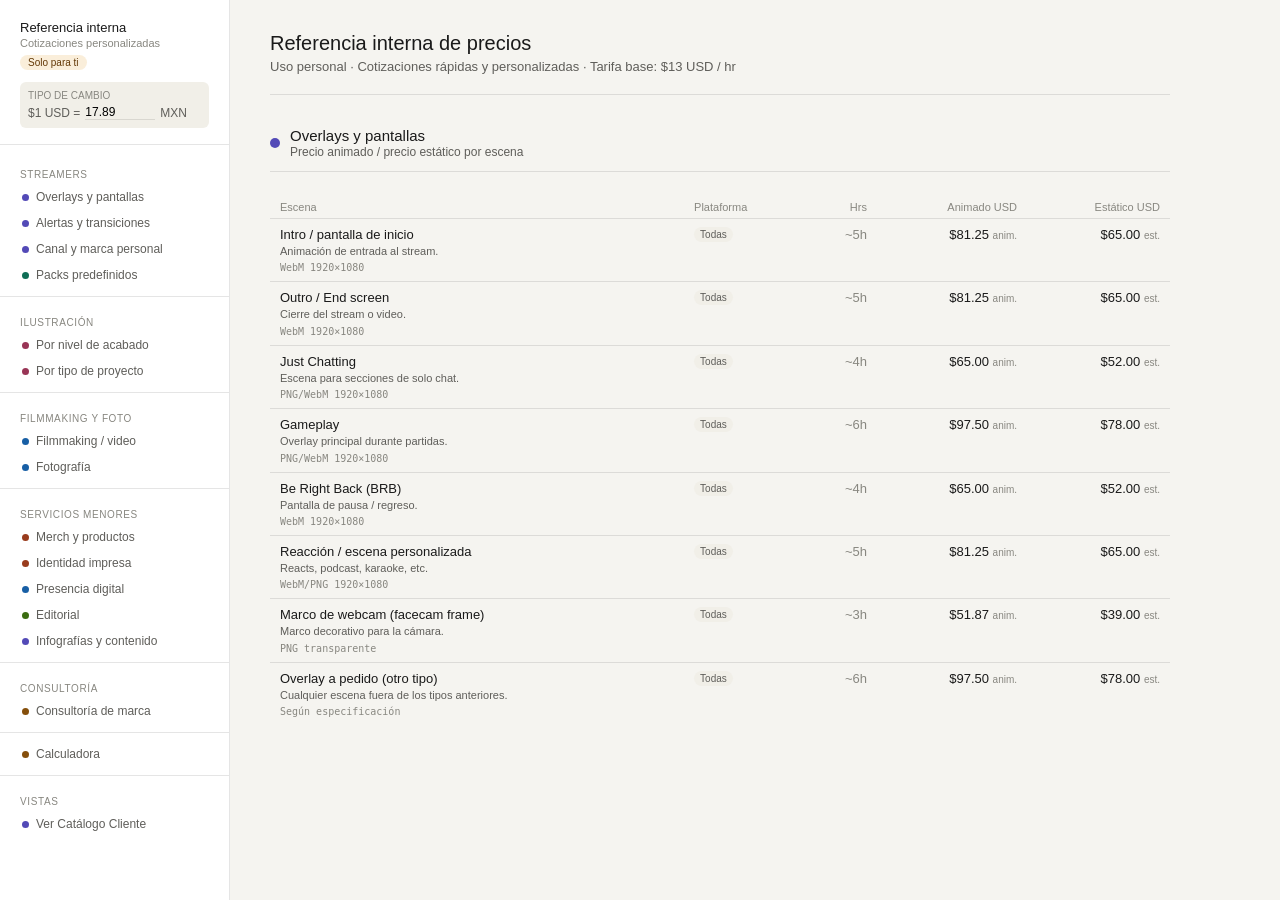
==== commit 07ff48cd: "Cambio 1" ====
--- a/Referencia Interna de Precios.html
+++ b/Referencia Interna de Precios.html
@@ -4,6 +4,7 @@
 <meta charset="UTF-8">
 <meta name="viewport" content="width=device-width, initial-scale=1.0">
 <title>Referencia interna de precios</title>
+<script src="data.js"></script>
 <style>
 :root {
   --purple-50:#EEEDFE;--purple-100:#CECBF6;--purple-200:#AFA9EC;--purple-600:#534AB7;--purple-800:#3C3489;
@@ -35,8 +36,10 @@
 .page-header{margin-bottom:2rem;padding-bottom:1.25rem;border-bottom:0.5px solid var(--border);}
 .page-title{font-size:20px;font-weight:500;margin-bottom:4px;}
 .page-sub{font-size:13px;color:var(--text-secondary);}
-.section{margin-bottom:3rem;scroll-margin-top:1.5rem;}
-.section-header{display:flex;align-items:center;gap:10px;margin-bottom:1rem;padding-bottom:8px;border-bottom:0.5px solid var(--border);}
+.section{display:none;margin-bottom:0;scroll-margin-top:1.5rem;animation: fadeIn 0.3s ease-out;}
+.section.active{display:block;}
+@keyframes fadeIn { from { opacity: 0; transform: translateY(10px); } to { opacity: 1; transform: translateY(0); } }
+.section-header{display:flex;align-items:center;gap:10px;margin-bottom:1.5rem;padding-bottom:12px;border-bottom:1px solid var(--border);}
 .section-dot{width:10px;height:10px;border-radius:50%;flex-shrink:0;}
 .section-title{font-size:15px;font-weight:500;}
 .section-note{font-size:12px;color:var(--text-secondary);margin-top:1px;}
@@ -75,8 +78,13 @@
 .calc-box{background:var(--bg-card);border:0.5px solid var(--border);border-radius:var(--radius-lg);padding:1.25rem;}
 .calc-search{width:100%;padding:7px 10px;border:0.5px solid var(--border);border-radius:var(--radius-md);font-size:13px;font-family:inherit;margin-bottom:10px;background:var(--gray-50);}
 .calc-search:focus{outline:none;border-color:var(--purple-200);}
-.calc-group-title{font-size:10px;color:var(--text-tertiary);text-transform:uppercase;letter-spacing:0.05em;padding:8px 0 4px;font-weight:500;}
-.calc-row{display:flex;justify-content:space-between;align-items:center;padding:5px 0;border-bottom:0.5px solid var(--border);font-size:12px;}
+.calc-group-title{font-size:10px;color:var(--text-tertiary);text-transform:uppercase;letter-spacing:0.05em;padding:10px 0;font-weight:700;cursor:pointer;display:flex;justify-content:space-between;align-items:center;border-bottom:1px solid var(--border);}
+.calc-group-title:hover{color:var(--purple-600);}
+.calc-group-title::after{content:"+";font-size:14px;color:var(--text-tertiary);}
+.calc-group-items{display:none;}
+.calc-group-items.active{display:block;}
+.calc-group-title.active::after{content:"−";}
+.calc-row{display:flex;justify-content:space-between;align-items:center;padding:7px 10px;border-bottom:0.5px solid var(--border);font-size:12px;background:rgba(0,0,0,0.01);}
 .calc-row:last-of-type{border-bottom:none;}
 .calc-row label{color:var(--text-secondary);display:flex;align-items:center;gap:7px;cursor:pointer;flex:1;}
 .calc-row label:hover{color:var(--text-primary);}
@@ -120,42 +128,108 @@
 .consult-price{font-size:15px;font-weight:500;color:var(--purple-600);}
 .consult-mxn{font-size:11px;color:var(--text-secondary);}
 .tip-box{background:var(--teal-50);border-radius:var(--radius-md);padding:0.875rem 1rem;font-size:12px;color:var(--teal-800);line-height:1.6;margin-bottom:1rem;}
+
+/* Estilos de Impresión (Cotización PDF) */
+#print-quote { display: none; background: white; padding: 40px; color: #333; }
+@media print {
+  body { background: white; }
+  .layout { display: none !important; }
+  #print-quote { display: block !important; }
+  .no-print { display: none !important; }
+}
+.pdf-header { display: flex; justify-content: space-between; align-items: flex-start; border-bottom: 2px solid #534AB7; padding-bottom: 20px; margin-bottom: 30px; }
+.pdf-logo { font-size: 24px; font-weight: 700; color: #534AB7; }
+.pdf-info { text-align: right; font-size: 13px; color: #666; }
+.pdf-title { font-size: 28px; font-weight: 500; margin-bottom: 20px; color: #1a1a1a; }
+.pdf-table { width: 100%; border-collapse: collapse; margin-bottom: 30px; }
+.pdf-table th { text-align: left; background: #f8f9fa; padding: 12px; border-bottom: 1px solid #eee; font-size: 12px; text-transform: uppercase; color: #777; }
+.pdf-table td { padding: 12px; border-bottom: 1px solid #eee; font-size: 14px; }
+.pdf-total-row { border-top: 2px solid #eee; }
+.pdf-total-usd { font-size: 24px; font-weight: 700; color: #534AB7; }
+.pdf-footer { margin-top: 50px; font-size: 11px; color: #999; border-top: 1px solid #eee; padding-top: 20px; }
 </style>
 </head>
 <body>
+<!-- Template oculto de Cotización PDF -->
+<div id="print-quote">
+  <div class="pdf-header">
+    <div class="pdf-logo">Creative Studio</div>
+    <div class="pdf-info">
+      <div>Cotización de Servicios</div>
+      <div id="pdf-date"></div>
+      <div>ID: <span id="pdf-id"></span></div>
+    </div>
+  </div>
+  <div class="pdf-title">Presupuesto Estimado</div>
+  <table class="pdf-table">
+    <thead>
+      <tr><th>Concepto</th><th style="text-align:right">Costo (USD)</th></tr>
+    </thead>
+    <tbody id="pdf-body"></tbody>
+    <tfoot>
+      <tr class="pdf-total-row">
+        <td style="padding-top:20px; font-weight:700">TOTAL ESTIMADO</td>
+        <td style="padding-top:20px; text-align:right">
+          <div class="pdf-total-usd" id="pdf-total-usd"></div>
+          <div style="font-size:14px; color:#666" id="pdf-total-mxn"></div>
+        </td>
+      </tr>
+    </tfoot>
+  </table>
+  <div style="background:#fef9c3; padding:15px; border-radius:8px; font-size:12px; line-height:1.6;">
+    <strong>Notas importantes:</strong><br>
+    · Precios sujetos a cambios según ajustes de requerimientos.<br>
+    · Incluye 2 rondas de revisiones por pieza.<br>
+    · Entrega estimada sujeta a confirmación de agenda.
+  </div>
+  <div class="pdf-footer">
+    Cotización válida por 15 días tras su emisión. Este documento es un presupuesto preliminar basado en la selección del catálogo actual.
+  </div>
+</div>
 <div class="layout">
 <nav class="sidebar">
   <div class="sidebar-brand">
     <div class="sidebar-brand-title">Referencia interna</div>
     <div class="sidebar-brand-sub">Cotizaciones personalizadas</div>
     <div class="badge-internal">Solo para ti</div>
+    <div style="margin-top:12px; padding:8px; background:var(--gray-50); border-radius:var(--radius-sm);">
+      <div style="font-size:10px; color:var(--text-tertiary); text-transform:uppercase; margin-bottom:4px;">Tipo de Cambio</div>
+      <div style="display:flex; align-items:center; gap:5px;">
+        <span style="font-size:12px; color:var(--text-secondary);">$1 USD =</span>
+        <input type="number" id="tc-input" value="17.89" step="any" style="width:70px; background:transparent; border:none; border-bottom:1px solid var(--border); font-family:inherit; font-weight:500; font-size:12px;" oninput="updateTC(this.value)">
+        <span style="font-size:12px; color:var(--text-secondary);">MXN</span>
+      </div>
+    </div>
   </div>
   <div class="nav-section">Streamers</div>
-  <a class="nav-item" onclick="goTo('overlays')"><span class="nav-dot" style="background:#534AB7"></span>Overlays y pantallas</a>
-  <a class="nav-item" onclick="goTo('alertas')"><span class="nav-dot" style="background:#534AB7"></span>Alertas y transiciones</a>
-  <a class="nav-item" onclick="goTo('canal')"><span class="nav-dot" style="background:#534AB7"></span>Canal y marca personal</a>
-  <a class="nav-item" onclick="goTo('packs')"><span class="nav-dot" style="background:#0F6E56"></span>Packs predefinidos</a>
+  <a class="nav-item" onclick="goTo('overlays', this)"><span class="nav-dot" style="background:#534AB7"></span>Overlays y pantallas</a>
+  <a class="nav-item" onclick="goTo('alertas', this)"><span class="nav-dot" style="background:#534AB7"></span>Alertas y transiciones</a>
+  <a class="nav-item" onclick="goTo('canal', this)"><span class="nav-dot" style="background:#534AB7"></span>Canal y marca personal</a>
+  <a class="nav-item" onclick="goTo('packs', this)"><span class="nav-dot" style="background:#0F6E56"></span>Packs predefinidos</a>
   
   <hr class="sidebar-divider">
   <div class="nav-section">Ilustración</div>
-  <a class="nav-item" onclick="goTo('ilus-niveles')"><span class="nav-dot" style="background:#993556"></span>Por nivel de acabado</a>
-  <a class="nav-item" onclick="goTo('ilus-tipos')"><span class="nav-dot" style="background:#993556"></span>Por tipo de proyecto</a>
+  <a class="nav-item" onclick="goTo('ilus-niveles', this)"><span class="nav-dot" style="background:#993556"></span>Por nivel de acabado</a>
+  <a class="nav-item" onclick="goTo('ilus-tipos', this)"><span class="nav-dot" style="background:#993556"></span>Por tipo de proyecto</a>
   <hr class="sidebar-divider">
   <div class="nav-section">Filmmaking y foto</div>
-  <a class="nav-item" onclick="goTo('film')"><span class="nav-dot" style="background:#185FA5"></span>Filmmaking / video</a>
-  <a class="nav-item" onclick="goTo('foto')"><span class="nav-dot" style="background:#185FA5"></span>Fotografía</a>
+  <a class="nav-item" onclick="goTo('film', this)"><span class="nav-dot" style="background:#185FA5"></span>Filmmaking / video</a>
+  <a class="nav-item" onclick="goTo('foto', this)"><span class="nav-dot" style="background:#185FA5"></span>Fotografía</a>
   <hr class="sidebar-divider">
   <div class="nav-section">Servicios menores</div>
-  <a class="nav-item" onclick="goTo('merch')"><span class="nav-dot" style="background:#993C1D"></span>Merch y productos</a>
-  <a class="nav-item" onclick="goTo('identidad')"><span class="nav-dot" style="background:#993C1D"></span>Identidad impresa</a>
-  <a class="nav-item" onclick="goTo('digital')"><span class="nav-dot" style="background:#185FA5"></span>Presencia digital</a>
-  <a class="nav-item" onclick="goTo('editorial-minor')"><span class="nav-dot" style="background:#3B6D11"></span>Editorial</a>
-  <a class="nav-item" onclick="goTo('contenido')"><span class="nav-dot" style="background:#534AB7"></span>Infografías y contenido</a>
+  <a class="nav-item" onclick="goTo('merch', this)"><span class="nav-dot" style="background:#993C1D"></span>Merch y productos</a>
+  <a class="nav-item" onclick="goTo('identidad', this)"><span class="nav-dot" style="background:#993C1D"></span>Identidad impresa</a>
+  <a class="nav-item" onclick="goTo('digital', this)"><span class="nav-dot" style="background:#185FA5"></span>Presencia digital</a>
+  <a class="nav-item" onclick="goTo('editorial-minor', this)"><span class="nav-dot" style="background:#3B6D11"></span>Editorial</a>
+  <a class="nav-item" onclick="goTo('contenido', this)"><span class="nav-dot" style="background:#534AB7"></span>Infografías y contenido</a>
   <hr class="sidebar-divider">
 <div class="nav-section">Consultoría</div>
-  <a class="nav-item" onclick="goTo('consultoria')"><span class="nav-dot" style="background:#854F0B"></span>Consultoría de marca</a>
+  <a class="nav-item" onclick="goTo('consultoria', this)"><span class="nav-dot" style="background:#854F0B"></span>Consultoría de marca</a>
   <hr class="sidebar-divider">
-  <a class="nav-item" onclick="goTo('calc')"><span class="nav-dot" style="background:#854F0B"></span>Calculadora</a>
+  <a class="nav-item" onclick="goTo('calc', this)"><span class="nav-dot" style="background:#854F0B"></span>Calculadora</a>
+  <hr class="sidebar-divider">
+  <div class="nav-section">Vistas</div>
+  <a class="nav-item" href="index.html" style="text-decoration:none;"><span class="nav-dot" style="background:var(--purple-600)"></span>Ver Catálogo Cliente</a>
 </nav>
 
 <main class="main">
@@ -200,11 +274,13 @@
         <div class="mod-row"><label><input type="checkbox" id="mod-fuentes" onchange="recalc()"> Archivos fuente</label><span class="mod-val">+$30</span></div>
         <div class="mod-row"><label><input type="checkbox" id="mod-comercial" onchange="recalc()"> Licencia comercial</label><span class="mod-val">+30%</span></div>
         <div class="mod-row"><label><input type="checkbox" id="mod-exclusiva" onchange="recalc()"> Licencia exclusiva</label><span class="mod-val">+100%</span></div>
+		<div class="mod-row"><label><input type="checkbox" id="mod-descuentoamigo" onchange="recalc()"> Descuento Amigo</label><span class="mod-val">-10%</span></div>
         <div class="calc-total-row">
           <span class="calc-total-label">Total</span>
           <div style="text-align:right"><div class="calc-total-usd" id="total-usd">$0 USD</div><div class="calc-total-mxn" id="total-mxn">$0 MXN</div></div>
         </div>
         <button class="copy-btn" onclick="copySummary()">Copiar resumen ↗</button>
+        <button class="copy-btn" style="background:#085041; border-color:#5DCAA5; color:white; margin-top:8px" onclick="generatePDF()">Generar PDF 📄</button>
         <button class="clear-btn" onclick="clearAll()">Limpiar selección</button>
         <div class="copied" id="copied-msg">¡Copiado!</div>
       </div>
@@ -265,309 +341,266 @@
 </div>
 
 <script>
-const TC=20;
-const fu=n=>'$'+n.toLocaleString('en-US');
-const fm=n=>'$'+(n*TC).toLocaleString('es-MX')+' MXN';
-const PT={twitch:'<span class="tag tag-twitch">Twitch</span>',youtube:'<span class="tag tag-youtube">YouTube</span>',kick:'<span class="tag tag-kick">Kick</span>',all:'<span class="tag tag-all">Todas</span>'};
-const TA={anim:'<span class="tag tag-anim">Animado</span>',stat:'<span class="tag tag-static">Estático</span>'};
-
-const overlayData=[
-  {id:'ov1',name:'Intro / pantalla de inicio',      desc:'Animación de entrada al stream.',                spec:'WebM 1920×1080', hrs:5, pa:80, ps:60},
-  {id:'ov2',name:'Outro / End screen',              desc:'Cierre del stream o video.',                    spec:'WebM 1920×1080', hrs:5, pa:80, ps:60},
-  {id:'ov3',name:'Just Chatting',                   desc:'Escena para secciones de solo chat.',           spec:'PNG/WebM 1920×1080', hrs:4, pa:65, ps:50},
-  {id:'ov4',name:'Gameplay',                        desc:'Overlay principal durante partidas.',           spec:'PNG/WebM 1920×1080', hrs:6, pa:90, ps:65},
-  {id:'ov5',name:'Be Right Back (BRB)',              desc:'Pantalla de pausa / regreso.',                  spec:'WebM 1920×1080', hrs:4, pa:65, ps:50},
-  {id:'ov6',name:'Reacción / escena personalizada', desc:'Reacts, podcast, karaoke, etc.',               spec:'WebM/PNG 1920×1080', hrs:5, pa:80, ps:60},
-  {id:'ov7',name:'Marco de webcam (facecam frame)', desc:'Marco decorativo para la cámara.',             spec:'PNG transparente', hrs:3, pa:50, ps:35},
-  {id:'ov8',name:'Overlay a pedido (otro tipo)',    desc:'Cualquier escena fuera de los tipos anteriores.',spec:'Según especificación', hrs:6, pa:90, ps:65},
-];
-
-const alertasData=[
-  {id:'al1',name:'Pack alertas completo (Follow+Sub+Bits+Donation)',desc:'4 alertas principales animadas.',spec:'WebM ~600×200px',hrs:10,price:130,tipo:'anim',plat:['twitch','kick']},
-  {id:'al2',name:'Alerta individual (animada)',                     desc:'Una alerta con entrada y salida.',spec:'WebM, tamaño variable',hrs:3,price:40,tipo:'anim',plat:['twitch','kick']},
-  {id:'al3',name:'Alerta individual (estática)',                    desc:'Solo imagen, sin movimiento.',   spec:'PNG, tamaño variable',hrs:1,price:15,tipo:'stat',plat:['all']},
-  {id:'al4',name:'Stinger / transición entre escenas',             desc:'Transición animada con canal alfa.',spec:'WebM 1920×1080',hrs:5,price:65,tipo:'anim',plat:['all']},
-  {id:'al5',name:'Sound alert (gráfico del aviso)',                desc:'Solo el diseño visual del alerta.',spec:'PNG',hrs:1,price:15,tipo:'stat',plat:['twitch']},
-];
-
-const canalData=[
-  {id:'ca1',name:'Logo / marca personal',          desc:'Logotipo simple para canal y redes.',      spec:'SVG + PNG varias res.',   hrs:8, price:100,plat:['all']},
-  {id:'ca2',name:'Avatar / foto de perfil',        desc:'Imagen cuadrada de perfil.',               spec:'800×800px PNG',           hrs:3, price:40, plat:['all']},
-  {id:'ca3',name:'Banner de canal',                desc:'Portada principal del canal.',             spec:'2560×1440 / 1280×500px',  hrs:4, price:50, plat:['twitch','youtube','kick']},
-  {id:'ca4',name:'Offline screen',                desc:'Imagen cuando el canal está fuera de aire.',spec:'1920×1080px',             hrs:3, price:40, plat:['all']},
-  {id:'ca5',name:'Pack de paneles (x6)',           desc:'About, Rules, Social, Schedule, etc.',     spec:'320×100 o 320×160px',     hrs:5, price:65, plat:['twitch','kick']},
-  {id:'ca6',name:'Panel individual',              desc:'Panel adicional con estilo existente.',     spec:'320×100 o 320×160px',     hrs:1, price:13, plat:['twitch','kick']},
-  {id:'ca7',name:'Header / sección About',         desc:'Banner informativo superior del canal.',   spec:'1280×200px aprox.',       hrs:3, price:40, plat:['twitch','youtube']},
-  {id:'ca8',name:'Emote individual',              desc:'Un emote listo para subir.',               spec:'112 / 56 / 28px PNG',     hrs:2, price:25, plat:['twitch']},
-  {id:'ca9',name:'Sub badges (3 niveles)',         desc:'Insignias de suscripción por nivel.',      spec:'72 / 36 / 18px PNG',      hrs:3, price:40, plat:['twitch']},
-  {id:'ca10',name:'Bits badges (por nivel)',       desc:'Insignia por nivel de donación en bits.',  spec:'72px PNG / nivel',        hrs:2, price:25, plat:['twitch']},
-  {id:'ca11',name:'Thumbnail / miniatura',         desc:'Miniatura para VOD o video.',             spec:'1280×720px',              hrs:1, price:15, plat:['youtube']},
-  {id:'ca12',name:'Pack thumbnails (x5)',          desc:'5 miniaturas con plantilla consistente.',  spec:'1280×720px c/u',          hrs:5, price:55, plat:['youtube']},
-];
-
-const packs=[
-  {name:'Pack starter',         items:['Logo','Avatar','Banner','Paneles x6','Offline screen'],                              price:230,save:55,featured:false},
-  {name:'Pack stream completo', items:['Pack starter','Gameplay overlay animado','Alertas x4','Intro+BRB+Outro','Stinger'], price:550,save:120,featured:true},
-  {name:'Pack alertas + overlay',items:['Gameplay overlay animado','Alertas x4','Intro + BRB'],                             price:350,save:65,featured:false},
-  {name:'Pack Just Chatting',   items:['Just Chatting overlay anim.','BRB animado','Alertas x4','Marco webcam'],            price:310,save:55,featured:false},
-  {name:'Pack emotes + badges', items:['5 emotes','Sub badges 3 niveles','Bits badges básico'],                             price:170,save:35,featured:false},
-  {name:'Pack YouTube',         items:['Banner de canal','Avatar','Offline screen','Thumbnails x5','Outro animado'],        price:195,save:40,featured:false},
-  {name:'Pack rebranding total',items:['Logo','Avatar','Banner','Overlay+alertas','Paneles x6','Emotes x3','Stinger'],      price:620,save:130,featured:false},
-];
-
-const ilusNiveles=[
-  {id:'il1',name:'Boceto / sketch',              desc:'Sin color. Para aprobar poses.',              hrs:2, price:25},
-  {id:'il2',name:'Flats (color plano)',           desc:'Línea limpia + colores base, sin sombras.',  hrs:4, price:50},
-  {id:'il3',name:'Cell shading',                  desc:'Sombreado anime/cartoon, sombras duras.',   hrs:6, price:75},
-  {id:'il4',name:'Full render',                   desc:'Sombreado detallado, luces y texturas.',    hrs:12,price:150},
-  {id:'il5',name:'Fondo / background solo',       desc:'Escena sin personajes.',                    hrs:8, price:100},
-  {id:'il6',name:'Composición completa (p+f)',    desc:'Full render + fondo detallado.',            hrs:18,price:220},
-];
-
-const ilusTipos=[
-  {id:'it1',name:'Ilustración editorial',                 desc:'Para artículos, libros o medios.',         hrs:10,price:130},
-  {id:'it2',name:'Fanart (solo uso personal)',             desc:'Personajes existentes, no comercial.',    hrs:6, price:75},
-  {id:'it3',name:'Stickers digitales (x5)',               desc:'PNG transparente, digital e impresión.',  hrs:8, price:95},
-  {id:'it4',name:'Diseño de personaje + hoja de modelo',  desc:'Vista frontal, expresiones, paleta.',     hrs:14,price:180},
-  {id:'it5',name:'Concept art',                           desc:'Mundos, entornos o personajes.',          hrs:18,price:220},
-  {id:'it6',name:'Merch (diseño para producto)',           desc:'Adaptado para impresión.',               hrs:8, price:100},
-  {id:'it7',name:'Expresiones adicionales (x3)',          desc:'3 expresiones extra de personaje ya diseñado.',hrs:4,price:50},
-  {id:'it8',name:'Versión chibi de personaje existente',  desc:'Rediseño en estilo kawaii/chibi.',        hrs:5, price:65},
-  {id:'it9',name:'Hoja de referencia extra',              desc:'Para personaje ya diseñado.',             hrs:5, price:65},
-];
-
-const filmData=[
-  {id:'fi1',name:'Reel para redes (hasta 60s)',               desc:'Filmado y editado. IG, TikTok, Shorts.',       hrs:10,price:130},
-  {id:'fi2',name:'Pack de reels (x3)',                        desc:'Una sesión, 3 videos editados individualmente.',hrs:22,price:270},
-  {id:'fi3',name:'Video de producto / servicio (hasta 90s)',  desc:'Presentación con gráficos de marca.',          hrs:14,price:180},
-  {id:'fi4',name:'Contenido mensual (8 videos)',              desc:'Estrategia + 2 sesiones + 8 ediciones.',       hrs:40,price:480},
-  {id:'fi5',name:'Edición de video (hasta 5 min)',            desc:'Color + sonido + gráficos, material ya grabado.',hrs:12,price:150},
-  {id:'fi6',name:'Edición de video (hasta 15 min)',           desc:'Entrevistas, tutoriales o vlogs.',             hrs:20,price:250},
-  {id:'fi7',name:'Corrección de color (por minuto)',          desc:'Solo grading, sin edición.',                   hrs:1, price:15},
-  {id:'fi8',name:'Subtítulos / captions (hasta 10 min)',      desc:'Sincronizados y exportados.',                  hrs:3, price:35},
-  {id:'fi9',name:'Motion graphics (hasta 30s)',               desc:'Animación 2D para intro, outro o anuncio.',    hrs:16,price:200},
-];
-
-const fotoData=[
-  {id:'fo1',name:'Sesión fotográfica (hasta 2 hrs)',        desc:'30 fotos editadas entregadas.',              hrs:6, price:130},
-  {id:'fo2',name:'Sesión extendida (hasta 4 hrs)',          desc:'60 fotos editadas entregadas.',              hrs:10,price:220},
-  {id:'fo3',name:'Sesión de producto (hasta 2 hrs)',        desc:'Flat lay o lifestyle.',                      hrs:6, price:140},
-  {id:'fo4',name:'Retoque individual (por foto)',           desc:'Ajustes, piel, fondo. Precio por imagen.',  hrs:0.5,price:10},
-  {id:'fo5',name:'Retoque express (x10 fotos)',             desc:'Correcciones básicas de exposición y color.',hrs:3, price:60},
-  {id:'fo6',name:'Cambio / eliminación de fondo (por foto)',desc:'Recorte limpio y fondo nuevo o transparente.',hrs:0.5,price:8},
-  {id:'fo7',name:'Galería digital organizada',              desc:'Álbum compartido, nombrado y ordenado.',     hrs:1, price:15},
-];
-
-const merchData=[
-  {cat:'Ropa',       color:'coral',name:'Playera (frente solo)',             desc:'Listo para DTG, serigrafía o sublimación.',   price:60, hrs:3},
-  {cat:'Ropa',       color:'coral',name:'Playera (frente + espalda)',        desc:'Dos caras, archivos separados.',              price:90, hrs:5},
-  {cat:'Ropa',       color:'coral',name:'Sudadera / hoodie',                 desc:'Con guías para manga, bolsillo o capucha.',   price:100,hrs:5},
-  {cat:'Accesorio',  color:'coral',name:'Tote bag',                         desc:'Archivo para impresión o sublimación.',       price:50, hrs:2.5},
-  {cat:'Impresión',  color:'coral',name:'Print / poster (hasta A3)',        desc:'Arte en alta resolución listo para imprimir.',price:55, hrs:3},
-  {cat:'Impresión',  color:'coral',name:'Díptico impreso (doble carta)',    desc:'Diseñado para doblar e imprimir.',            price:70, hrs:4},
-  {cat:'Sticker',    color:'coral',name:'Sticker individual',               desc:'Con contorno de corte incluido.',             price:20, hrs:1},
-  {cat:'Sticker',    color:'coral',name:'Sheet de stickers (x8)',           desc:'8 diseños en una sola hoja.',                 price:120,hrs:7},
-  {cat:'Accesorio',  color:'coral',name:'Parche / patch (diseño)',          desc:'Contorno bordable o imprimible.',             price:45, hrs:2},
-  {cat:'Taza',       color:'coral',name:'Wrap para taza (11oz)',            desc:'Diseño envolvente para sublimación.',         price:35, hrs:1.5},
-  {cat:'Coordinación',color:'amber',name:'Gestión con proveedor / imprenta',desc:'Coordinación de producción con fabricante.',  price:50, hrs:3},
-];
-
-const identidadData=[
-  {cat:'Tarjeta',  color:'coral',name:'Tarjeta presentación (1 cara)', desc:'Con sangrado, listo para imprenta.',   price:35, hrs:2},
-  {cat:'Tarjeta',  color:'coral',name:'Tarjeta presentación (2 caras)',desc:'Frente y reverso, archivos separados.',price:55, hrs:3},
-  {cat:'Papelería',color:'coral',name:'Hoja membretada',               desc:'Plantilla Word + PDF.',                price:40, hrs:2},
-  {cat:'Papelería',color:'coral',name:'Sobre membretado (C4 o DL)',   desc:'Con logo y datos de contacto.',         price:30, hrs:1.5},
-  {cat:'Papelería',color:'coral',name:'Kit papelería básica',          desc:'Tarjeta + hoja + sobre.',              price:110,hrs:6},
-  {cat:'Papelería',color:'coral',name:'Carpeta / folder corporativo',  desc:'Portada y solapa interior.',           price:65, hrs:3.5},
-];
-
-const digitalData=[
-  {cat:'Ícono',   color:'blue',name:'Favicon + ícono de app',           desc:'16, 32, 64, 180px para web.',          price:25, hrs:1.5},
-  {cat:'Firma',   color:'blue',name:'Firma de correo HTML',             desc:'Responsive para Gmail, Outlook, etc.', price:40, hrs:2},
-  {cat:'Banner',  color:'blue',name:'Banner LinkedIn',                  desc:'1584×396px perfil profesional.',       price:30, hrs:1.5},
-  {cat:'Banner',  color:'blue',name:'Banner por red social',            desc:'Twitter/X, Facebook, etc.',            price:25, hrs:1},
-  {cat:'Banner',  color:'blue',name:'Kit banners x4 plataformas',       desc:'LinkedIn, X, FB, YouTube en un set.',  price:80, hrs:4},
-  {cat:'Redes',   color:'blue',name:'Kit de redes desde cero',          desc:'Avatar + banners + plantilla de post.', price:130,hrs:7},
-];
-
-const editorialData=[
-  {cat:'Portada',   color:'green',name:'Portada de libro / ebook',         desc:'Front cover profesional.',            price:90, hrs:5},
-  {cat:'Portada',   color:'green',name:'Portada de revista',               desc:'Diseño editorial con tipografía.',    price:80, hrs:4},
-  {cat:'Portada',   color:'green',name:'Portada de podcast',               desc:'Arte cuadrado para Spotify, etc.',    price:50, hrs:2.5},
-  {cat:'Plantilla', color:'green',name:'Plantilla editorial (x5 estilos)', desc:'Sistema de páginas interiores.',      price:120,hrs:7},
-  {cat:'Página',    color:'green',name:'Página interior individual',       desc:'Diseño de una página ya maquetada.',  price:20, hrs:1},
-  {cat:'Folleto',   color:'green',name:'Díptico (2 caras)',               desc:'A4 o carta, listo para imprenta.',    price:60, hrs:3},
-  {cat:'Folleto',   color:'green',name:'Tríptico (6 caras)',              desc:'3 cuerpos con sangrado y guías.',     price:90, hrs:5},
-];
-
-const contenidoData=[
-  {cat:'Infografía',   color:'purple',name:'Infografía sencilla',         desc:'Datos o proceso en visual.',           price:60, hrs:4},
-  {cat:'Infografía',   color:'purple',name:'Infografía compleja',         desc:'Ilustraciones + datos + editorial.',   price:100,hrs:7},
-  {cat:'Infografía',   color:'purple',name:'Serie infografías (x3)',      desc:'Mismo sistema visual, 3 temas.',       price:160,hrs:12},
-  {cat:'Presentación', color:'purple',name:'Plantilla de slides (x10)',   desc:'PowerPoint o Google Slides editable.', price:90, hrs:5},
-  {cat:'Presentación', color:'purple',name:'Slide individual extra',      desc:'Diseño fuera de plantilla base.',      price:15, hrs:0.75},
-  {cat:'Social',       color:'purple',name:'Carrusel informativo (x8)',   desc:'Para Instagram, LinkedIn o TikTok.',   price:80, hrs:5},
-];
-
-const consultData=[
-  {name:'Revisión de marca (1 hr)',   desc:'Diagnóstico rápido. Ideal para cerrar un proyecto de branding.',  includes:['Revisión de identidad actual','Feedback fundamentado','Lista de mejoras prioritarias'],    price:35, highlight:false},
-  {name:'Sesión consultoría (2 hrs)', desc:'Estrategia, revisión o dirección creativa en profundidad.',       includes:['Brief detallado previo','Sesión en videollamada','Documento de conclusiones'],             price:65, highlight:true},
-  {name:'Pack consultoría (4 hrs)',   desc:'Acompañamiento continuo. Horas distribuidas a tu ritmo.',         includes:['4 hrs sin fecha de vencimiento (60 días)','Documento de conclusiones incluido'],          price:120,highlight:false},
-  {name:'Auditoría visual rápida',    desc:'Análisis escrito de identidad + propuesta de mejoras. Sin sesión.',includes:['Análisis de logo, tipografía y paleta','Revisión de aplicaciones digitales','Reporte PDF'],price:50, highlight:false},
-  {name:'Retainer mensual (8 hrs)',   desc:'8 hrs distribuidas en el mes. Ideal para clientes recurrentes.',  includes:['Prioridad de agenda','Descuento 15% en servicios ese mes'],                               price:200,highlight:false},
-];
-
-// ── RENDER ────────────────────────────────────────────────────────────────────
-function pRow(name,desc,spec,hrs,usd){
-  return `<tr><td><div class="item-name">${name}</div><div class="item-desc">${desc}</div>${spec?`<div class="item-spec">${spec}</div>`:''}</td><td class="hrs-cell">~${hrs}h</td><td class="price-usd">${fu(usd)}</td><td class="price-mxn">${fm(usd)}</td></tr>`;
-}
-
-const ot=document.getElementById('overlays-tbody');
-overlayData.forEach(o=>{
-  const platH=(['all']).map(p=>PT[p]).join('');
-  ot.innerHTML+=`<tr>
-    <td><div class="item-name">${o.name}</div><div class="item-desc">${o.desc}</div><div class="item-spec">${o.spec}</div></td>
-    <td><div class="plat">${PT.all}</div></td>
-    <td class="hrs-cell">~${o.hrs}h</td>
-    <td class="price-usd">${fu(o.pa)} <span style="font-size:10px;color:var(--text-tertiary)">anim.</span></td>
-    <td class="price-usd">${fu(o.ps)} <span style="font-size:10px;color:var(--text-tertiary)">est.</span></td>
-  </tr>`;
+let TC = parseFloat(localStorage.getItem('cotizador_tc')) || DB.config.defaultTC;
+const checkedState = {};
+
+document.addEventListener('DOMContentLoaded', () => {
+  const input = document.getElementById('tc-input');
+  if(input) input.value = TC;
+  renderAll();
 });
 
-const alT=document.getElementById('alertas-tbody');
-alertasData.forEach(a=>{
-  const platH=a.plat.map(p=>PT[p]).join('');
-  alT.innerHTML+=`<tr><td><div class="item-name">${a.name}</div><div class="item-desc">${a.desc}</div><div class="item-spec">${a.spec}</div></td><td>${TA[a.tipo]}</td><td><div class="plat">${platH}</div></td><td class="hrs-cell">~${a.hrs}h</td><td class="price-usd">${fu(a.price)}</td><td class="price-mxn">${fm(a.price)}</td></tr>`;
-});
-
-const cT=document.getElementById('canal-tbody');
-canalData.forEach(c=>{
-  const platH=c.plat.map(p=>PT[p]).join('');
-  cT.innerHTML+=`<tr><td><div class="item-name">${c.name}</div><div class="item-desc">${c.desc}</div><div class="item-spec">${c.spec}</div></td><td><div class="plat">${platH}</div></td><td class="hrs-cell">~${c.hrs}h</td><td class="price-usd">${fu(c.price)}</td><td class="price-mxn">${fm(c.price)}</td></tr>`;
-});
-
-const pg=document.getElementById('pack-grid');
-packs.forEach(pk=>{
-  pg.innerHTML+=`<div class="pack-card${pk.featured?' featured':''}"><div class="pack-name">${pk.name}</div><div class="pack-items">${pk.items.map(i=>`<span>${i}</span>`).join('')}</div><div class="pack-price"><div><div class="pack-usd">${fu(pk.price)} USD</div><div class="pack-mxn">${fm(pk.price)}</div></div><div class="pack-save">~$${pk.save} ahorro</div></div></div>`;
-});
-
-[['ilus-niveles-tbody',ilusNiveles],['ilus-tipos-tbody',ilusTipos],['film-tbody',filmData],['foto-tbody',fotoData]].forEach(([id,data])=>{
-  const t=document.getElementById(id);
-  data.forEach(i=>{ t.innerHTML+=pRow(i.name,i.desc||'','',i.hrs,i.price); });
-});
-
-const cmap={coral:{cat:'var(--coral-600)',price:'var(--coral-600)'},amber:{cat:'var(--amber-600)',price:'var(--amber-600)'},blue:{cat:'var(--blue-600)',price:'var(--blue-600)'},green:{cat:'var(--green-600)',price:'var(--green-600)'},purple:{cat:'var(--purple-600)',price:'var(--purple-600)'}};
-function renderCards(data,id){
-  const c=document.getElementById(id);
-  data.forEach(d=>{
-    const col=cmap[d.color];
-    c.innerHTML+=`<div class="minor-card"><div class="minor-cat" style="color:${col.cat}">${d.cat}</div><div class="minor-name">${d.name}</div><div class="minor-desc">${d.desc}</div><div class="minor-footer"><div><div class="minor-price" style="color:${col.price}">${fu(d.price)} USD</div><div class="minor-meta">${fm(d.price)}</div></div><div class="minor-meta">~${d.hrs}h</div></div></div>`;
-  });
-}
-renderCards(merchData,'merch-grid');
-renderCards(identidadData,'identidad-grid');
-renderCards(digitalData,'digital-grid');
-renderCards(editorialData,'editorial-grid');
-renderCards(contenidoData,'contenido-grid');
-
-const cg=document.getElementById('consult-grid');
-consultData.forEach(c=>{
-  cg.innerHTML+=`<div class="consult-card${c.highlight?' highlight':''}"><div class="consult-name">${c.name}</div><div class="consult-desc">${c.desc}</div><div class="consult-includes">${c.includes.map(i=>`<span>${i}</span>`).join('')}</div><div class="consult-price">${fu(c.price)} USD</div><div class="consult-mxn">${fm(c.price)}</div></div>`;
-});
+function updateTC(val) {
+  TC = parseFloat(val) || DB.config.defaultTC;
+  localStorage.setItem('cotizador_tc', TC);
+  renderAll();
+}
+
+function renderAll() {
+  // Clear and re-render everything
+  const containers = [
+    'overlays-tbody', 'alertas-tbody', 'canal-tbody', 'pack-grid',
+    'ilus-niveles-tbody', 'ilus-tipos-tbody', 'film-tbody', 'foto-tbody',
+    'merch-grid', 'identidad-grid', 'digital-grid', 'editorial-grid',
+    'contenido-grid', 'consult-grid', 'calc-items'
+  ];
+  containers.forEach(id => {
+    const el = document.getElementById(id);
+    if(el) el.innerHTML = '';
+  });
+  
+  initRenders();
+  buildCalc(document.getElementById('calc-search')?.value || '');
+  recalc();
+  
+  // Ensure active tab
+  if(!document.querySelector('.section.active')) goTo('overlays');
+}
+
+const fu = n => '$' + n.toLocaleString('en-US', { minimumFractionDigits: 2, maximumFractionDigits: 2 });
+const fm = n => '$' + (n * TC).toLocaleString('es-MX', { minimumFractionDigits: 2, maximumFractionDigits: 2 }) + ' MXN';
+const PT = { twitch: '<span class="tag tag-twitch">Twitch</span>', youtube: '<span class="tag tag-youtube">YouTube</span>', kick: '<span class="tag tag-kick">Kick</span>', all: '<span class="tag tag-all">Todas</span>' };
+const TA = { anim: '<span class="tag tag-anim">Animado</span>', stat: '<span class="tag tag-static">Estático</span>' };
+
+function getPrice(hrs) { return hrs * DB.config.baseRateEuro; }
+
+function initRenders() {
+  // Overlays
+  const ot = document.getElementById('overlays-tbody');
+  DB.internal.overlays.forEach(o => {
+    const pa = getPrice(o.hrs * (o.multiplier_anim || 1.25));
+    const ps = getPrice(o.hrs);
+    ot.innerHTML += `<tr>
+      <td><div class="item-name">${o.name}</div><div class="item-desc">${o.desc}</div><div class="item-spec">${o.spec}</div></td>
+      <td><div class="plat">${PT.all}</div></td>
+      <td class="hrs-cell">~${o.hrs}h</td>
+      <td class="price-usd">${fu(pa)} <span style="font-size:10px;color:var(--text-tertiary)">anim.</span></td>
+      <td class="price-usd">${fu(ps)} <span style="font-size:10px;color:var(--text-tertiary)">est.</span></td>
+    </tr>`;
+  });
+
+  // Alertas
+  const alT = document.getElementById('alertas-tbody');
+  DB.internal.alertas.forEach(a => {
+    const platH = a.plat.map(p => PT[p]).join('');
+    const p = getPrice(a.hrs);
+    alT.innerHTML += `<tr><td><div class="item-name">${a.name}</div><div class="item-desc">${a.desc}</div><div class="item-spec">${a.spec}</div></td><td>${TA[a.type]}</td><td><div class="plat">${platH}</div></td><td class="hrs-cell">~${a.hrs}h</td><td class="price-usd">${fu(p)}</td><td class="price-mxn">${fm(p)}</td></tr>`;
+  });
+
+  // Canal y marca personal
+  const cT = document.getElementById('canal-tbody');
+  DB.internal.canal.forEach(ca => {
+    const p = getPrice(ca.hrs);
+    cT.innerHTML += `<tr><td><div class="item-name">${ca.name}</div><div class="item-desc">${ca.desc}</div><div class="item-spec">${ca.spec}</div></td><td><div class="plat">${PT.all}</div></td><td class="hrs-cell">~${ca.hrs}h</td><td class="price-usd">${fu(p)}</td><td class="price-mxn">${fm(p)}</td></tr>`;
+  });
+
+  // Packs
+  const pg = document.getElementById('pack-grid');
+  DB.internal.packs.forEach(pk => {
+    const fullP = getPrice(pk.hrs_total);
+    const discP = fullP * (1 - pk.discount_perc / 100);
+    const save = fullP - discP;
+    pg.innerHTML += `<div class="pack-card${pk.discount_perc > 20 ? ' featured' : ''}"><div class="pack-name">${pk.name}</div><div class="pack-items">${pk.items.map(i => `<span>${i}</span>`).join('')}</div><div class="pack-price"><div><div class="pack-usd">${fu(discP)} USD</div><div class="pack-mxn">${fm(discP)}</div></div><div class="pack-save">~$${save} ahorro</div></div></div>`;
+  });
+
+  // Illustration / Video / Photo
+  [['ilus-niveles-tbody', DB.services.filter(s => s.cat === 'ilustracion_proyecto' && s.hrs < 20)], 
+   ['ilus-tipos-tbody', DB.services.filter(s => s.cat === 'ilustracion_acabado' && s.hrs >= 0)],
+   ['film-tbody', DB.services.filter(s=>s.cat==='motion'||s.cat==='filmmaking')],
+   ['foto-tbody', DB.services.filter(s=>s.cat==='fotografia')]].forEach(([id, data]) => {
+    const t = document.getElementById(id);
+    if(t) data.forEach(i => { const p = getPrice(i.hrs); t.innerHTML += `<tr><td><div class="item-name">${i.name}</div><div class="item-desc">${i.desc || ''}</div></td><td class="hrs-cell">~${i.hrs}h</td><td class="price-usd">${fu(p)}</td><td class="price-mxn">${fm(p)}</td></tr>`; });
+  });
+
+  // Minor Grids
+  renderCards(DB.internal.minor.merch, 'merch-grid', 'coral');
+  renderCards(DB.internal.minor.identidad, 'identidad-grid', 'coral');
+  renderCards(DB.internal.minor.digital, 'digital-grid', 'blue');
+  renderCards(DB.internal.minor.editorial, 'editorial-grid', 'green');
+  renderCards(DB.internal.minor.contenido, 'contenido-grid', 'purple');
+
+  // Consultoria
+  const cg = document.getElementById('consult-grid');
+  DB.internal.consultoria.forEach(c => {
+    const p = getPrice(c.hrs);
+    cg.innerHTML += `<div class="consult-card${c.highlight ? ' highlight' : ''}"><div class="consult-name">${c.name}</div><div class="consult-desc">${c.desc}</div><div class="consult-price">${fu(p)} USD</div><div class="consult-mxn">${fm(p)}</div></div>`;
+  });
+}
+
+function renderCards(data, id, baseColor) {
+  const c = document.getElementById(id);
+  if(!c) return;
+  data.forEach(d => {
+    const p = getPrice(d.hrs);
+    c.innerHTML += `<div class="minor-card"><div class="minor-cat" style="color:var(--${baseColor}-600)">${d.cat || 'Servicio'}</div><div class="minor-name">${d.name}</div><div class="minor-desc">${d.desc || ''}</div><div class="minor-footer"><div><div class="minor-price" style="color:var(--${baseColor}-600)">${fu(p)} USD</div><div class="minor-meta">${fm(p)}</div></div><div class="minor-meta">~${d.hrs}h</div></div></div>`;
+  });
+}
 
 // ── CALCULADORA ───────────────────────────────────────────────────────────────
-const allCalcGroups=[
-  {g:'Overlays (animado)',   items:overlayData.map(o=>({id:o.id+'a',name:o.name+' — animado',price:o.pa}))},
-  {g:'Overlays (estático)',  items:overlayData.map(o=>({id:o.id+'s',name:o.name+' — estático',price:o.ps}))},
-  {g:'Alertas',              items:alertasData.map(a=>({id:a.id,name:a.name,price:a.price}))},
-  {g:'Canal y marca',        items:canalData.map(c=>({id:c.id,name:c.name,price:c.price}))},
-  {g:'Ilustración — nivel',  items:ilusNiveles.map(i=>({id:i.id,name:i.name,price:i.price}))},
-  {g:'Ilustración — tipo',   items:ilusTipos.map(i=>({id:i.id,name:i.name,price:i.price}))},
-  {g:'Filmmaking',           items:filmData.map(i=>({id:i.id,name:i.name,price:i.price}))},
-  {g:'Fotografía',           items:fotoData.map(i=>({id:i.id,name:i.name,price:i.price}))},
-  {g:'Merch',                items:merchData.map((i,n)=>({id:'mc'+n,name:i.name,price:i.price}))},
-  {g:'Identidad impresa',    items:identidadData.map((i,n)=>({id:'id'+n,name:i.name,price:i.price}))},
-  {g:'Presencia digital',    items:digitalData.map((i,n)=>({id:'dg'+n,name:i.name,price:i.price}))},
-  {g:'Editorial',            items:editorialData.map((i,n)=>({id:'ed'+n,name:i.name,price:i.price}))},
-  {g:'Infografías y contenido',items:contenidoData.map((i,n)=>({id:'cn'+n,name:i.name,price:i.price}))},
-  {g:'Consultoría',          items:consultData.map((i,n)=>({id:'co'+n,name:i.name,price:i.price}))},
-];
-
-const checkedState={};
-
-function buildCalc(filter){
-  const el=document.getElementById('calc-items');
-  el.innerHTML='';
-  allCalcGroups.forEach(group=>{
-    const filtered=group.items.filter(i=>!filter||i.name.toLowerCase().includes(filter.toLowerCase()));
-    if(!filtered.length)return;
-    el.innerHTML+=`<div class="calc-group-title">${group.g}</div>`;
-    filtered.forEach(item=>{
-      el.innerHTML+=`<div class="calc-row"><label><input type="checkbox" id="cb-${item.id}" data-price="${item.price}" data-name="${item.name}" onchange="saveCheck('${item.id}',this.checked);recalc()" ${checkedState[item.id]?'checked':''}> ${item.name}</label><span class="calc-price-tag">${fu(item.price)}</span></div>`;
-    });
-  });
-}
-
-function saveCheck(id,val){checkedState[id]=val;}
-
-function filterCalc(v){buildCalc(v);}
-
-buildCalc('');
-
-function recalc(){
-  let base=0;const sel=[];
-  allCalcGroups.forEach(g=>g.items.forEach(i=>{
-    if(checkedState[i.id]){base+=i.price;sel.push({name:i.name,price:i.price});}
-  }));
-  let mult=1;
-  if(document.getElementById('mod-urgencia').checked)mult+=0.5;
-  if(document.getElementById('mod-complejidad').checked)mult+=0.3;
-  if(document.getElementById('mod-comercial').checked)mult+=0.3;
-  if(document.getElementById('mod-exclusiva').checked)mult+=1.0;
-  let total=Math.round(base*mult);
-  if(document.getElementById('mod-fuentes').checked)total+=30;
-  const si=document.getElementById('summary-items');
-  si.innerHTML=sel.length?sel.map(s=>`<div class="summary-item"><span>${s.name}</span><span>${fu(s.price)}</span></div>`).join(''):'<div class="summary-empty">Sin piezas seleccionadas</div>';
-  document.getElementById('total-usd').textContent=fu(total)+' USD';
-  document.getElementById('total-mxn').textContent=fm(total);
-}
-
-function clearAll(){
-  Object.keys(checkedState).forEach(k=>delete checkedState[k]);
-  ['mod-urgencia','mod-complejidad','mod-fuentes','mod-comercial','mod-exclusiva'].forEach(id=>document.getElementById(id).checked=false);
-  document.getElementById('calc-search').value='';
-  buildCalc('');recalc();
-}
-
-function copySummary(){
-  const sel=[];
-  allCalcGroups.forEach(g=>g.items.forEach(i=>{if(checkedState[i.id])sel.push('· '+i.name+' — '+fu(i.price)+' USD');}));
-  if(!sel.length){alert('Selecciona al menos una pieza.');return;}
-  const mods=[];
-  if(document.getElementById('mod-urgencia').checked)mods.push('· Urgencia +50%');
-  if(document.getElementById('mod-complejidad').checked)mods.push('· Alta complejidad +30%');
-  if(document.getElementById('mod-fuentes').checked)mods.push('· Archivos fuente +$30 USD');
-  if(document.getElementById('mod-comercial').checked)mods.push('· Licencia comercial +30%');
-  if(document.getElementById('mod-exclusiva').checked)mods.push('· Licencia exclusiva +100%');
-  const t=document.getElementById('total-usd').textContent;
-  const tm=document.getElementById('total-mxn').textContent;
-  const lines=['COTIZACIÓN\n',...sel,...(mods.length?['\nModificadores:',...mods]:[]),'\nTOTAL: '+t+' / '+tm,'\n*Incluye 2 revisiones. Precios de referencia, sujetos a ajuste.'];
-  navigator.clipboard.writeText(lines.join('\n')).then(()=>{
-    const m=document.getElementById('copied-msg');m.style.display='block';setTimeout(()=>m.style.display='none',2000);
-  });
-}
-
-function goTo(id){
-  document.getElementById(id)?.scrollIntoView({behavior:'smooth',block:'start'});
-  document.querySelectorAll('.nav-item').forEach(n=>n.classList.remove('active'));
-  event.currentTarget.classList.add('active');
-}
-window.addEventListener('scroll',()=>{
-  const ids=['overlays','alertas','canal','packs','calc','ilus-niveles','ilus-tipos','film','foto','merch','identidad','digital','editorial-minor','contenido','consultoria'];
-  let cur=ids[0];
-  ids.forEach(id=>{const el=document.getElementById(id);if(el&&el.getBoundingClientRect().top<=100)cur=id;});
-  document.querySelectorAll('.nav-item').forEach(n=>{n.classList.toggle('active',n.getAttribute('onclick')?.includes("'"+cur+"'"));});
-},{passive:true});
+function getAllItems() {
+  const items = [];
+  DB.internal.overlays.forEach(o => {
+    items.push({ id: o.id + 'a', name: o.name + ' (anim)', price: getPrice(o.hrs * (o.multiplier_anim || 1.25)) });
+    items.push({ id: o.id + 's', name: o.name + ' (estat)', price: getPrice(o.hrs) });
+  });
+  DB.internal.alertas.forEach(a => items.push({ id: a.id, name: a.name, price: getPrice(a.hrs) }));
+  DB.internal.canal.forEach(ca => items.push({ id: ca.id, name: ca.name, price: getPrice(ca.hrs) }));
+  DB.services.forEach((s, idx) => items.push({ id: 'srv' + idx, name: s.name, price: getPrice(s.hrs) }));
+  
+  // Minor services
+  Object.entries(DB.internal.minor).forEach(([cat, data]) => {
+    data.forEach((m, idx) => items.push({ id: `min-${cat}-${idx}`, name: m.name, price: getPrice(m.hrs) }));
+  });
+
+  DB.internal.consultoria.forEach((c, idx) => items.push({ id: 'con' + idx, name: c.name, price: getPrice(c.hrs) }));
+  return items;
+}
+
+function buildCalc(filter) {
+  const el = document.getElementById('calc-items');
+  el.innerHTML = '';
+  const all = getAllItems();
+  const groups = [
+    { g: 'Overlays (animado)', items: all.filter(i => i.id.endsWith('a') && i.id.startsWith('ov')) },
+    { g: 'Overlays (estático)', items: all.filter(i => i.id.endsWith('s') && i.id.startsWith('ov')) },
+    { g: 'Alertas', items: all.filter(i => i.id.startsWith('al')) },
+    { g: 'Canal y marca personal', items: all.filter(i => i.id.startsWith('ca')) }
+  ];
+
+  const catGroups = {};
+  DB.services.forEach((s, idx) => {
+    if (!catGroups[s.cat]) catGroups[s.cat] = [];
+    catGroups[s.cat].push(all.find(i => i.id === 'srv' + idx));
+  });
+
+  Object.entries(catGroups).forEach(([cat, items]) => {
+    groups.push({ g: DB.categories[cat] || cat, items });
+  });
+
+  Object.entries(DB.internal.minor).forEach(([cat, data]) => {
+    groups.push({ g: DB.categories[cat] || cat, items: data.map((m, idx) => all.find(i => i.id === `min-${cat}-${idx}`)) });
+  });
+
+  groups.push({ g: 'Consultoría', items: all.filter(i => i.id.startsWith('con')) });
+
+  groups.forEach((group, index) => {
+    const filtered = group.items.filter(i => !filter || i.name.toLowerCase().includes(filter.toLowerCase()));
+    if (!filtered.length) return;
+    const gid = 'group-' + index;
+    const isActive = filter ? ' active' : '';
+    el.innerHTML += `<div class="calc-group-title${isActive}" onclick="toggleCalcGroup('${gid}', this)">${group.g}</div>
+      <div id="${gid}" class="calc-group-items${isActive}">
+        ${filtered.map(item => `<div class="calc-row"><label><input type="checkbox" onchange="saveCheck('${item.id}',this.checked);recalc()" ${checkedState[item.id] ? 'checked' : ''}> ${item.name}</label><span class="calc-price-tag">${fu(item.price)}</span></div>`).join('')}
+      </div>`;
+  });
+}
+
+function toggleCalcGroup(id, el) {
+  const t = document.getElementById(id);
+  if(t) { t.classList.toggle('active'); el.classList.toggle('active'); }
+}
+
+function saveCheck(id, val) { checkedState[id] = val; }
+function filterCalc(v) { buildCalc(v); }
+
+function recalc() {
+  let base = 0; const sel = [];
+  getAllItems().forEach(i => {
+    if (checkedState[i.id]) { base += i.price; sel.push(i); }
+  });
+
+  let mult = 1;
+  if (document.getElementById('mod-urgencia').checked) mult += 0.5;
+  if (document.getElementById('mod-complejidad').checked) mult += 0.3;
+  if (document.getElementById('mod-comercial').checked) mult += 0.3;
+  if (document.getElementById('mod-exclusiva').checked) mult += 1.0;
+  if (document.getElementById('mod-descuentoamigo').checked) mult -= 0.1;
+  let total = base * mult;
+  if (document.getElementById('mod-fuentes').checked) total += 30;
+
+  const si = document.getElementById('summary-items');
+  si.innerHTML = sel.length ? sel.map(s => `<div class="summary-item"><span>${s.name}</span><span>${fu(s.price)}</span></div>`).join('') : '<div class="summary-empty">Sin piezas seleccionadas</div>';
+  document.getElementById('total-usd').textContent = fu(total) + ' USD';
+  document.getElementById('total-mxn').textContent = fm(total);
+}
+
+function clearAll() {
+  Object.keys(checkedState).forEach(k => delete checkedState[k]);
+  ['mod-urgencia', 'mod-complejidad', 'mod-fuentes', 'mod-comercial', 'mod-exclusiva'].forEach(id => document.getElementById(id).checked = false);
+  document.getElementById('calc-search').value = '';
+  buildCalc(''); recalc();
+}
+
+function copySummary() {
+  const sel = [];
+  getAllItems().forEach(i => { if (checkedState[i.id]) sel.push(`· ${i.name} — ${fu(i.price)} USD`); });
+  if (!sel.length) { alert('Selecciona al menos una pieza.'); return; }
+  const mods = [];
+  if (document.getElementById('mod-urgencia').checked) mods.push('· Urgencia +50%');
+  if (document.getElementById('mod-complejidad').checked) mods.push('· Alta complejidad +30%');
+  if (document.getElementById('mod-fuentes').checked) mods.push('· Archivos fuente +$30 USD');
+  if (document.getElementById('mod-comercial').checked) mods.push('· Licencia comercial +30%');
+  if (document.getElementById('mod-exclusiva').checked) mods.push('· Licencia exclusiva +100%');
+  if (document.getElementById('mod-descuentoamigo').checked) mods.push('. Descuento Amigo -10%');
+  const t = document.getElementById('total-usd').textContent;
+  const tm = document.getElementById('total-mxn').textContent;
+  const lines = ['COTIZACIÓN\n', ...sel, ...(mods.length ? ['\nModificadores:', ...mods] : []), '\nTOTAL: ' + t + ' / ' + tm, '\n*Incluye 2 revisiones. Precios de referencia, sujetos a ajuste.'];
+  navigator.clipboard.writeText(lines.join('\n')).then(() => {
+    const m = document.getElementById('copied-msg'); m.style.display = 'block'; setTimeout(() => m.style.display = 'none', 2000);
+  });
+}
+
+function generatePDF() {
+  const sel = [];
+  getAllItems().forEach(i => { if (checkedState[i.id]) sel.push(i); });
+  if (!sel.length) { alert('Selecciona al menos una pieza.'); return; }
+  
+  const mods = [];
+  if (document.getElementById('mod-urgencia').checked) mods.push('Recargo por Urgencia (+50%)');
+  if (document.getElementById('mod-complejidad').checked) mods.push('Alta Complejidad (+30%)');
+  if (document.getElementById('mod-fuentes').checked) mods.push('Entrega de Archivos Fuente ($30 USD)');
+  if (document.getElementById('mod-comercial').checked) mods.push('Licencia Comercial (+30%)');
+  if (document.getElementById('mod-exclusiva').checked) mods.push('Licencia Exclusiva (+100%)');
+  if (document.getElementById('mod-descuentoamigo').checked) mods.push('Descuento Amigo (-10%)');
+
+  document.getElementById('pdf-date').textContent = new Date().toLocaleDateString('es-ES', { day: '2-digit', month: 'long', year: 'numeric' });
+  document.getElementById('pdf-id').textContent = Math.random().toString(36).substr(2, 5).toUpperCase();
+  const body = document.getElementById('pdf-body');
+  body.innerHTML = sel.map(s => `<tr><td>${s.name}</td><td style="text-align:right">${fu(s.price)}</td></tr>`).join('');
+  if (mods.length) body.innerHTML += `<tr><td colspan="2" style="background:#fdf2f2; font-size:11px; padding:10px;"><strong>Modificadores aplicados:</strong><br>${mods.join('<br>')}</td></tr>`;
+  document.getElementById('pdf-total-usd').textContent = document.getElementById('total-usd').textContent;
+  document.getElementById('pdf-total-mxn').textContent = document.getElementById('total-mxn').textContent;
+  window.print();
+}
+
+function goTo(id, el) {
+  document.querySelectorAll('.section').forEach(s => s.classList.remove('active'));
+  const target = document.getElementById(id);
+  if (target) target.classList.add('active');
+  document.querySelectorAll('.nav-item').forEach(n => n.classList.remove('active'));
+  if (el) el.classList.add('active');
+  window.scrollTo({ top: 0, behavior: 'smooth' });
+}
 </script>
 </body>
 </html>
